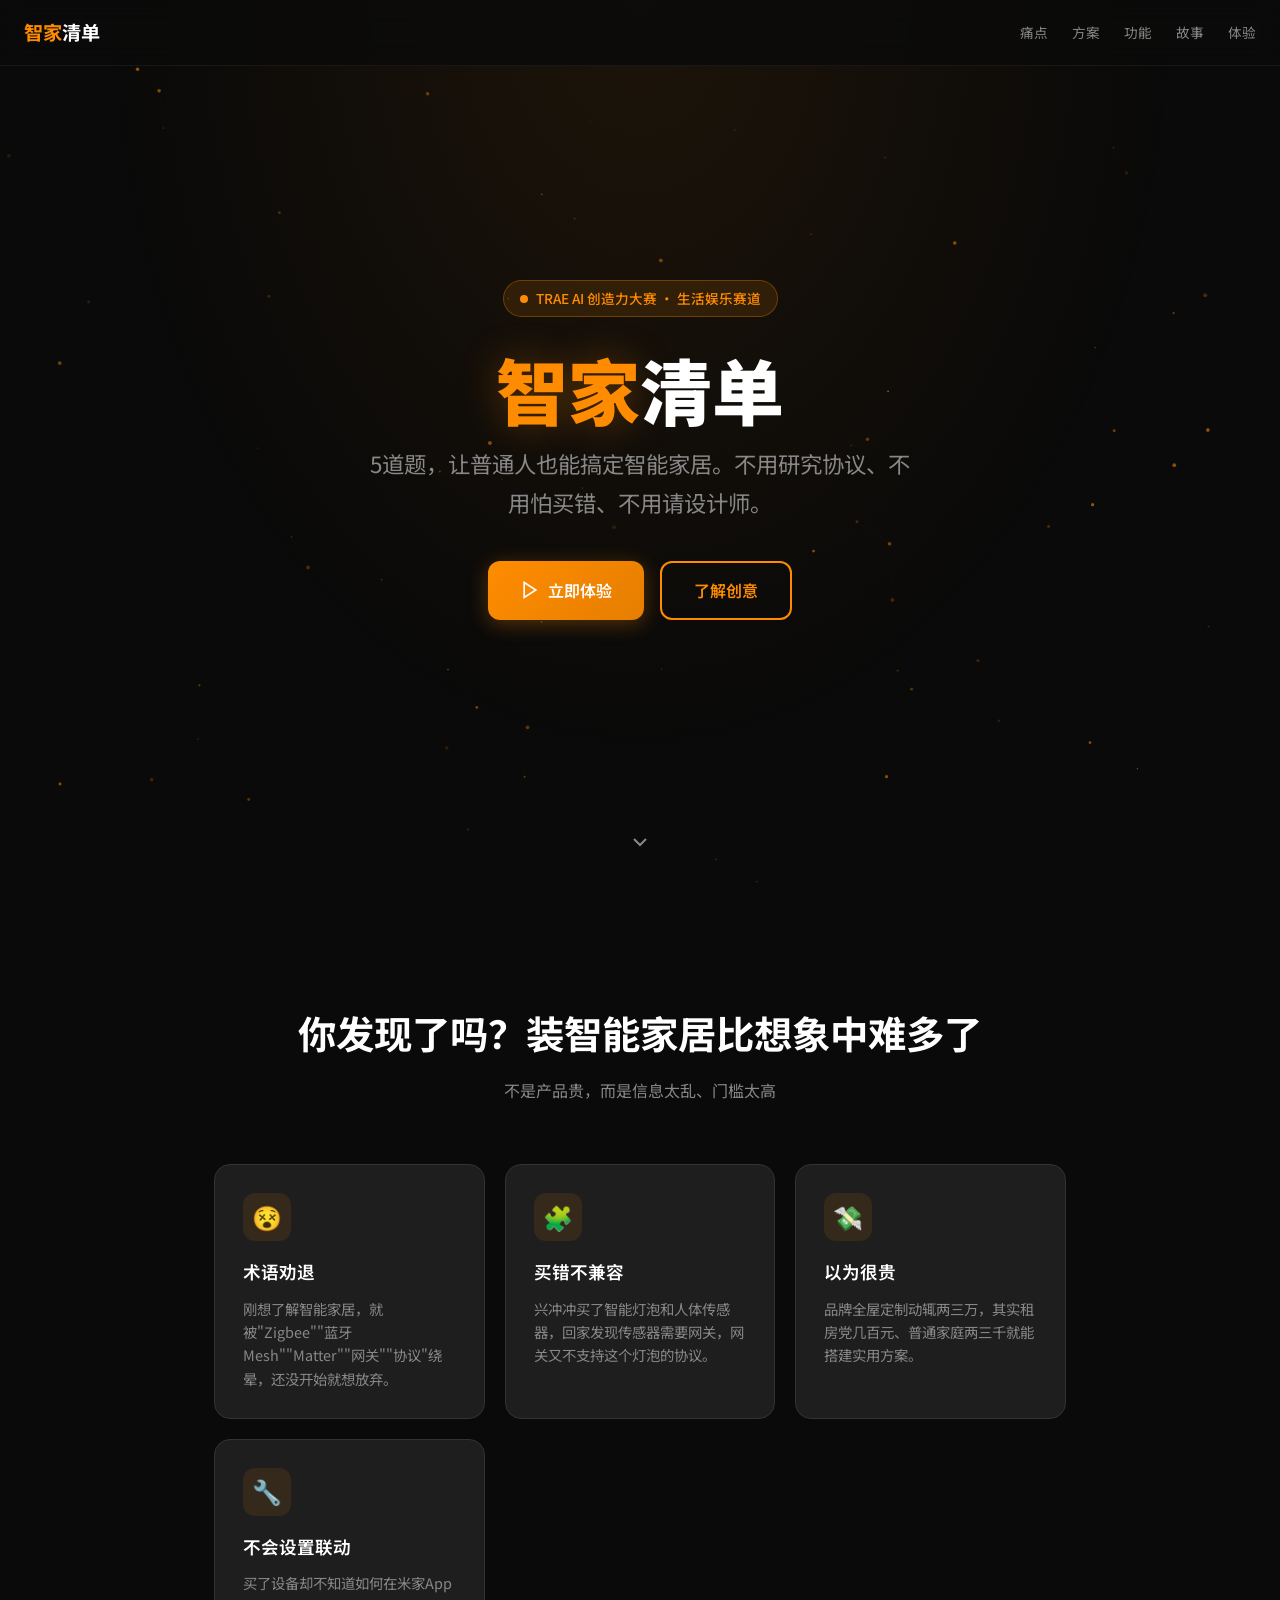
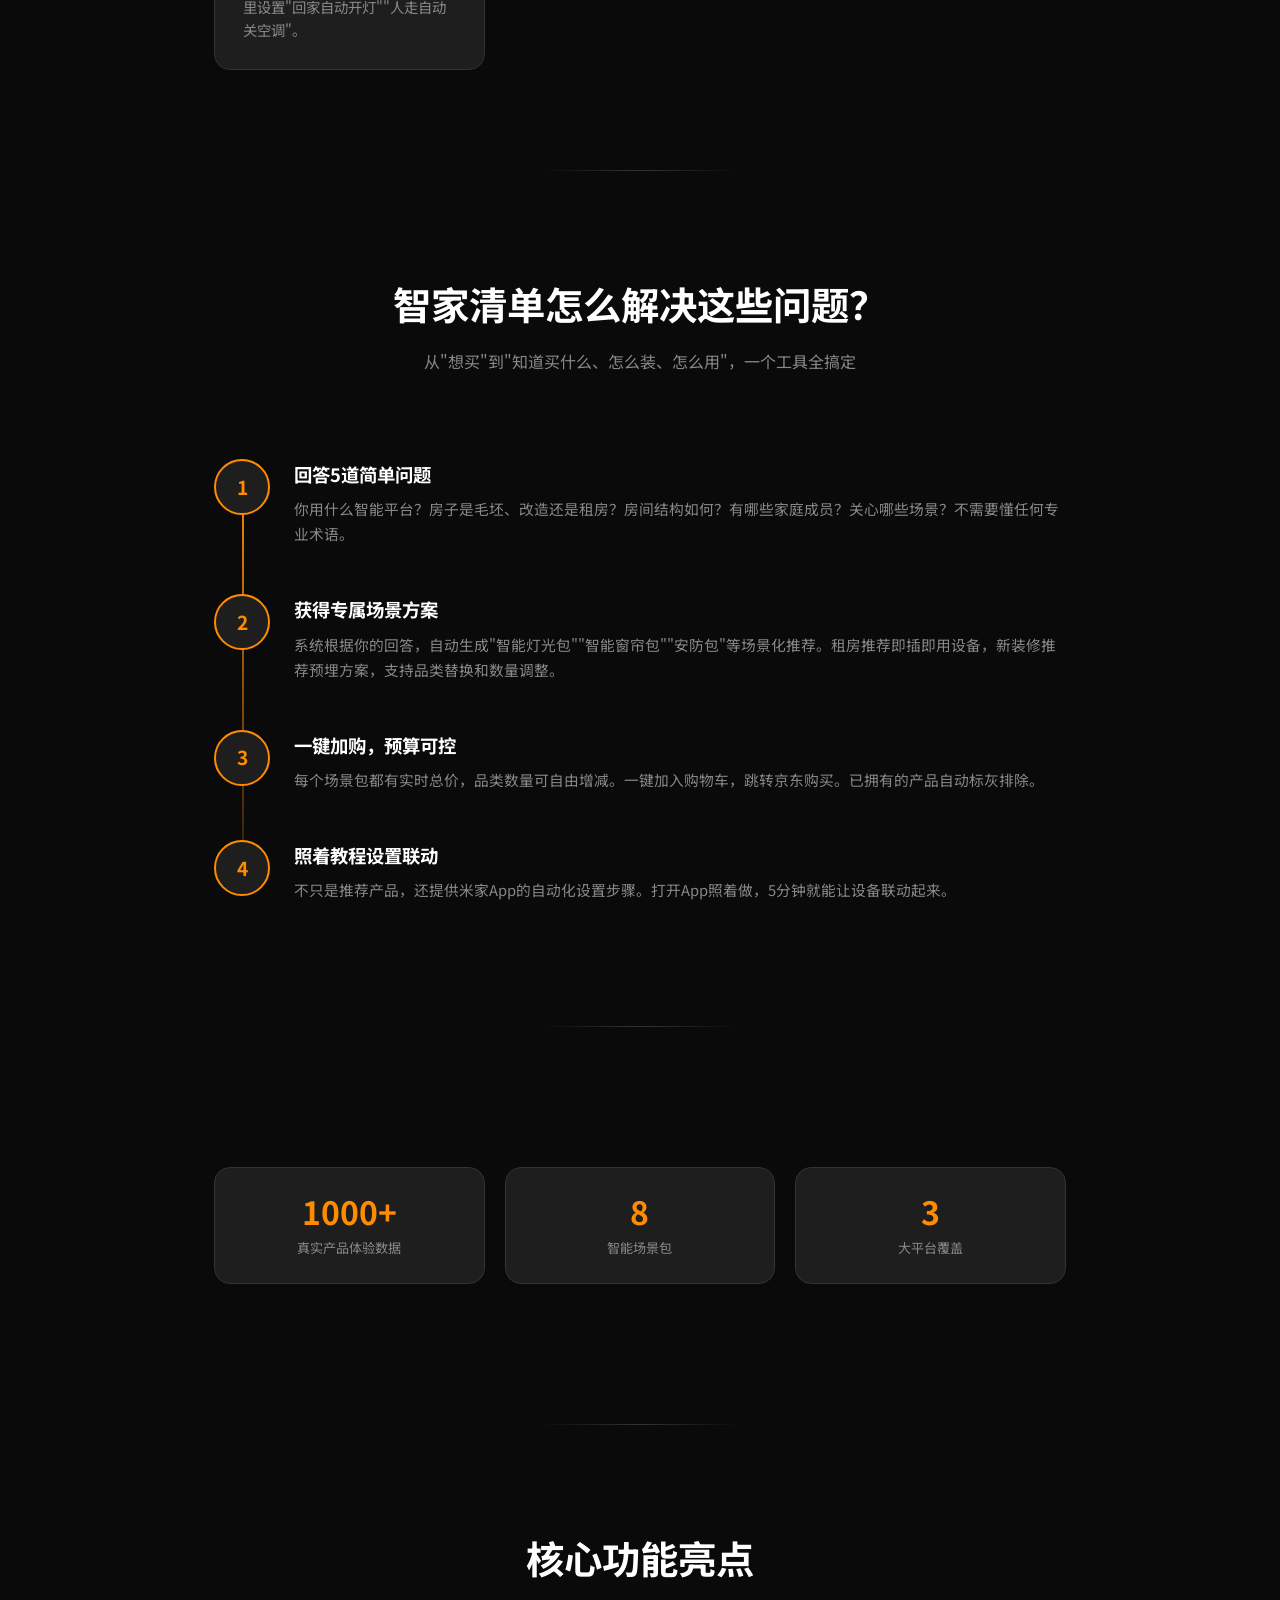
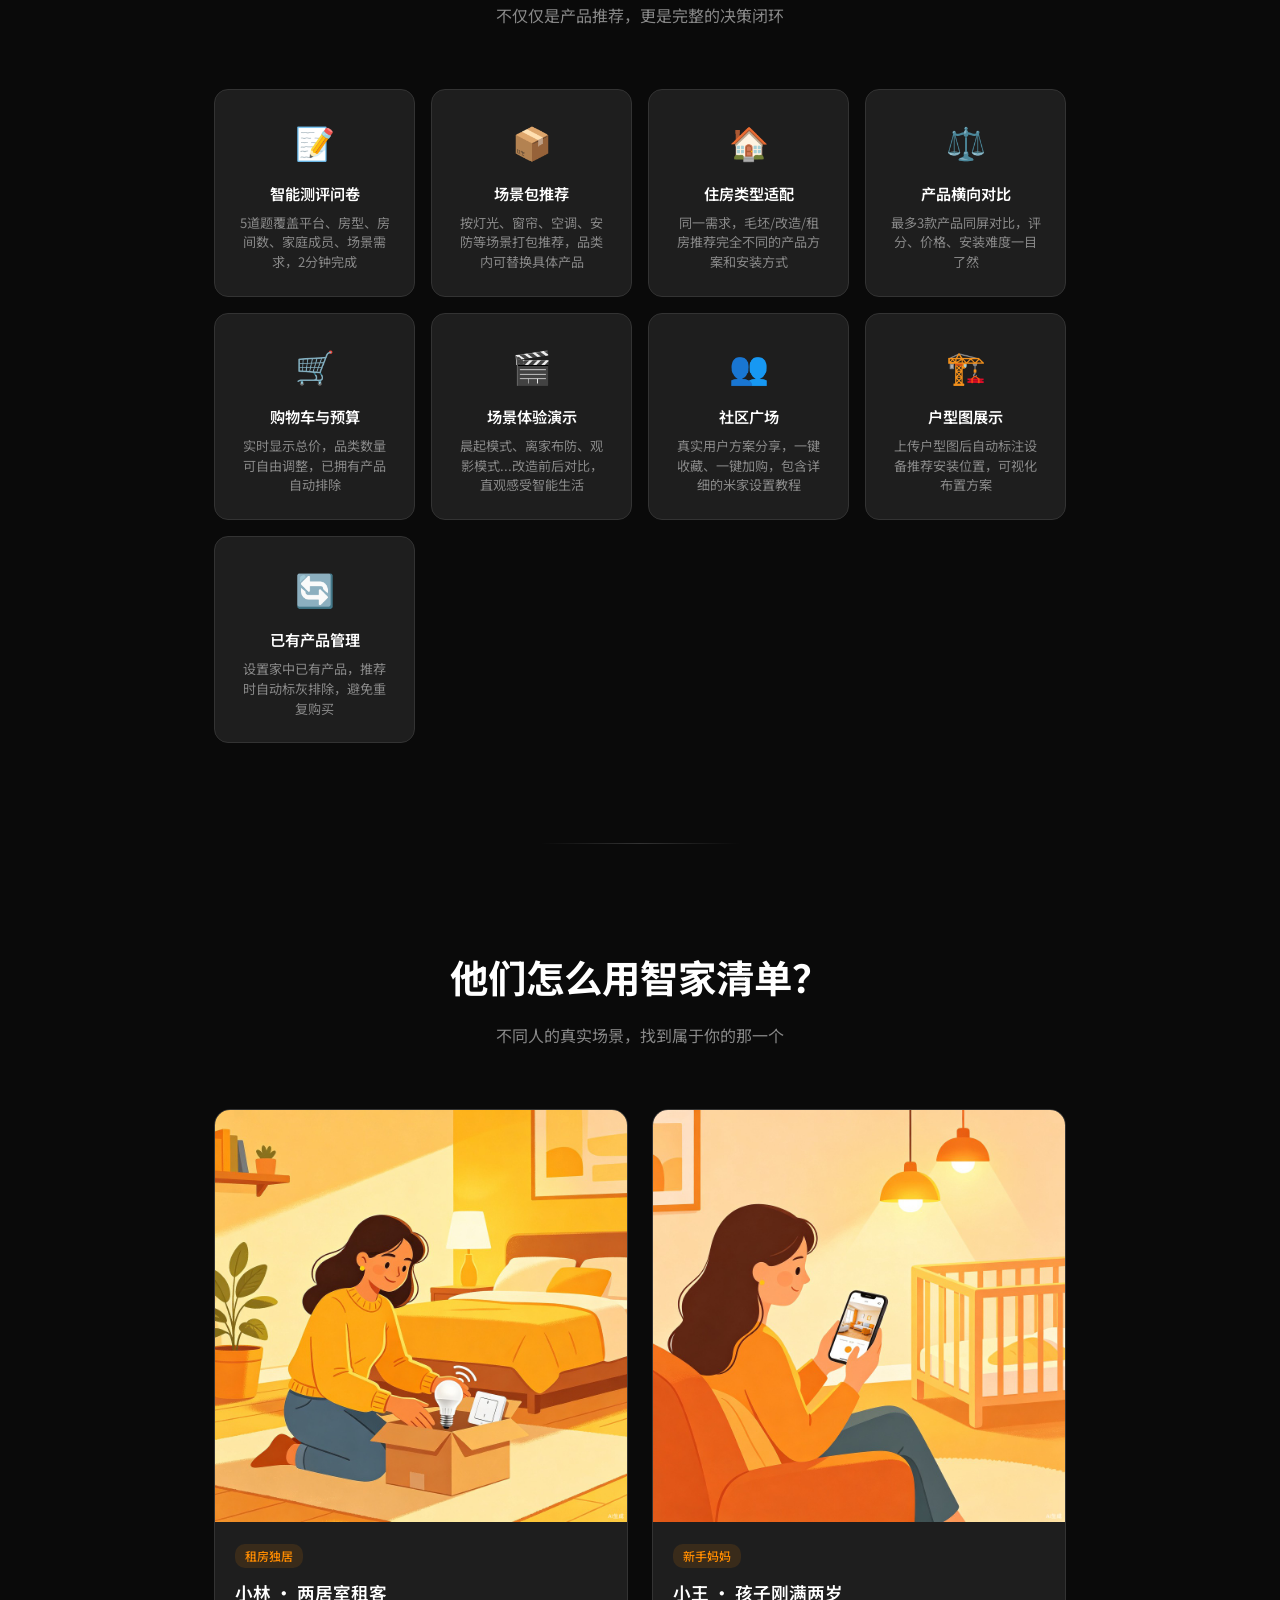
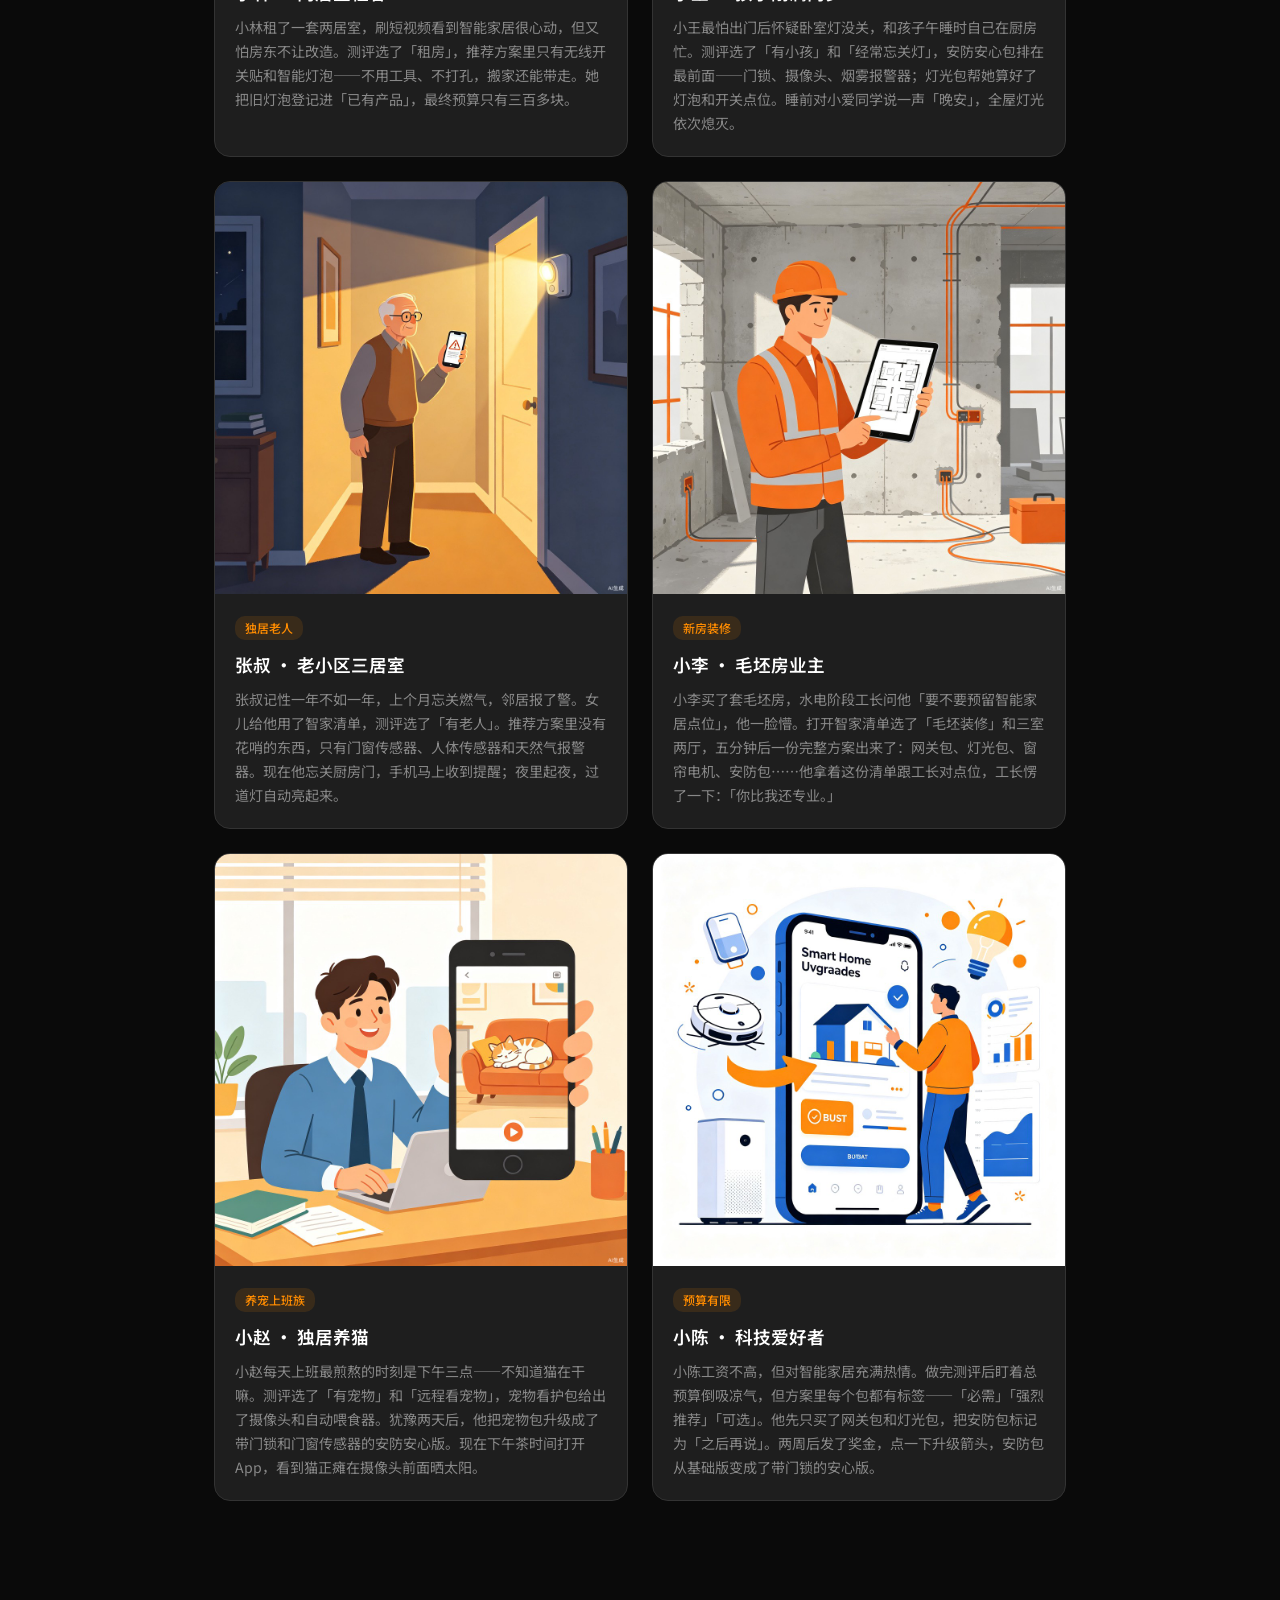
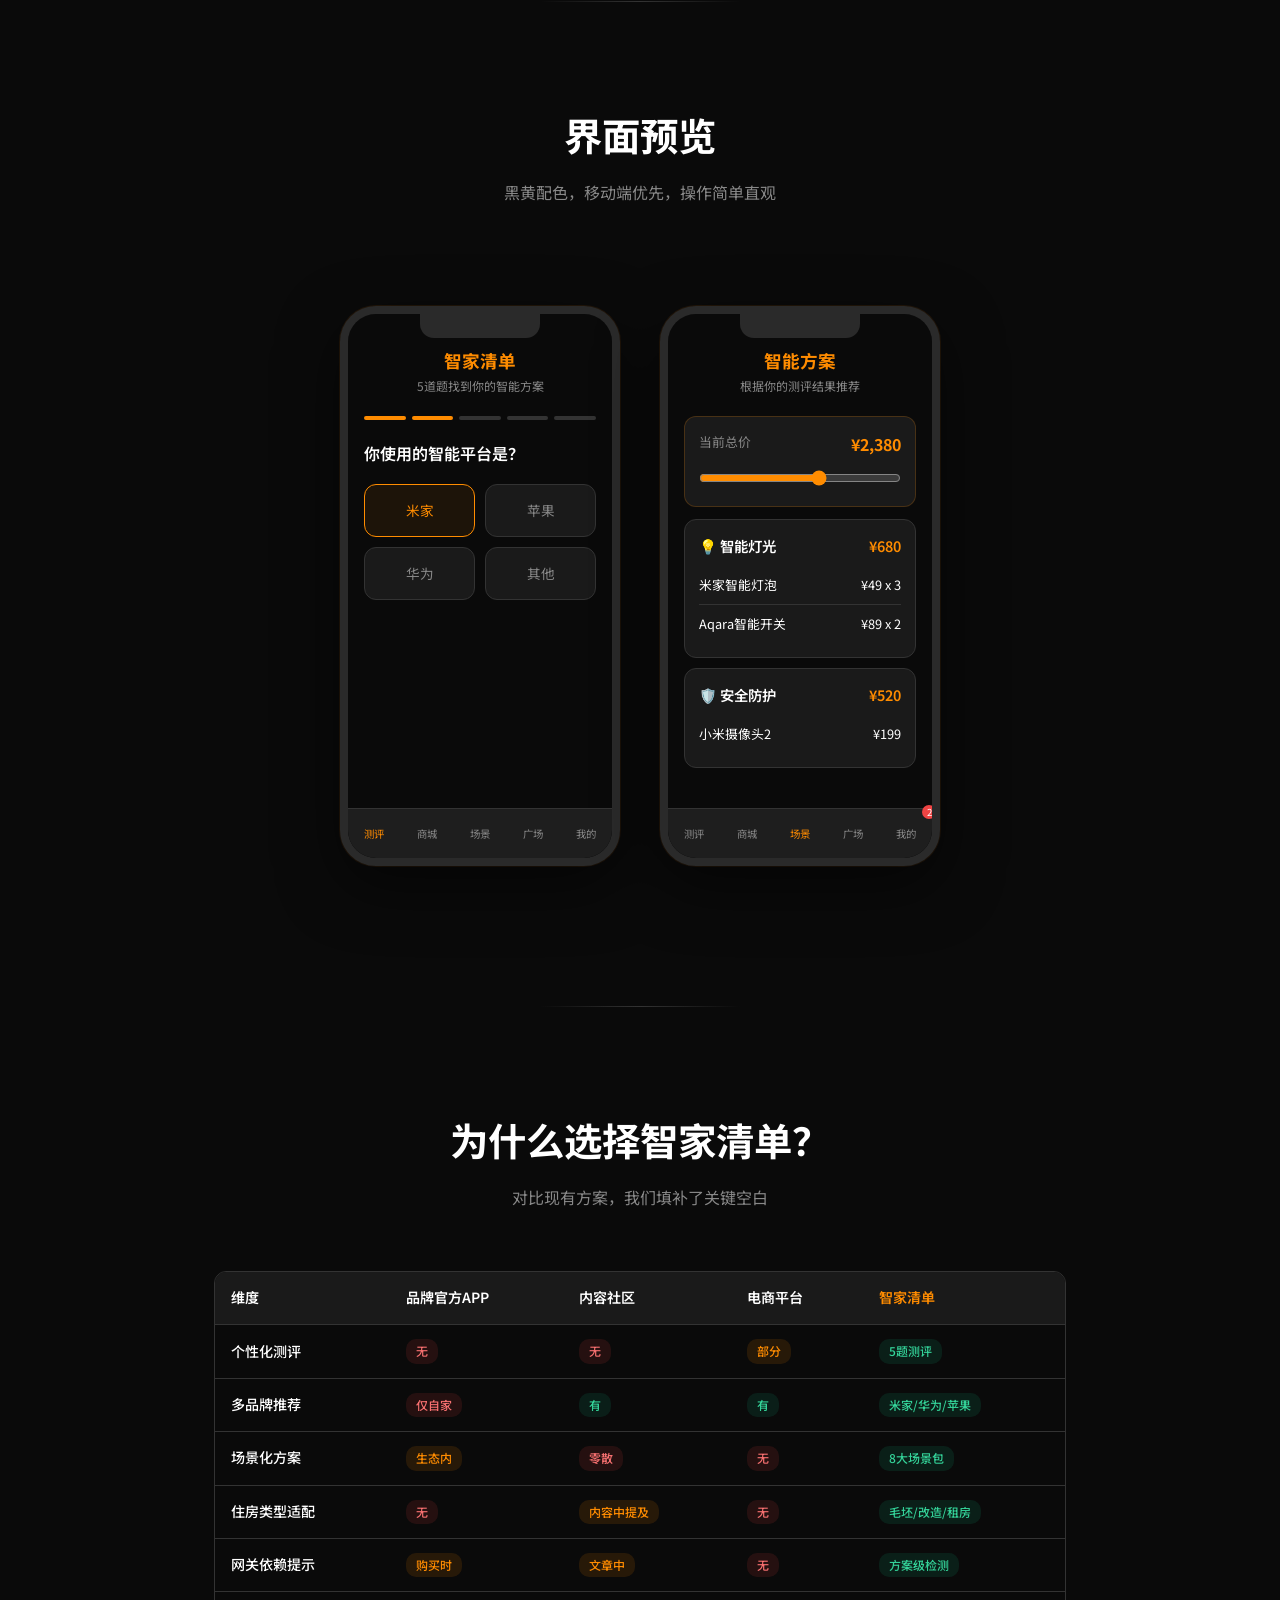
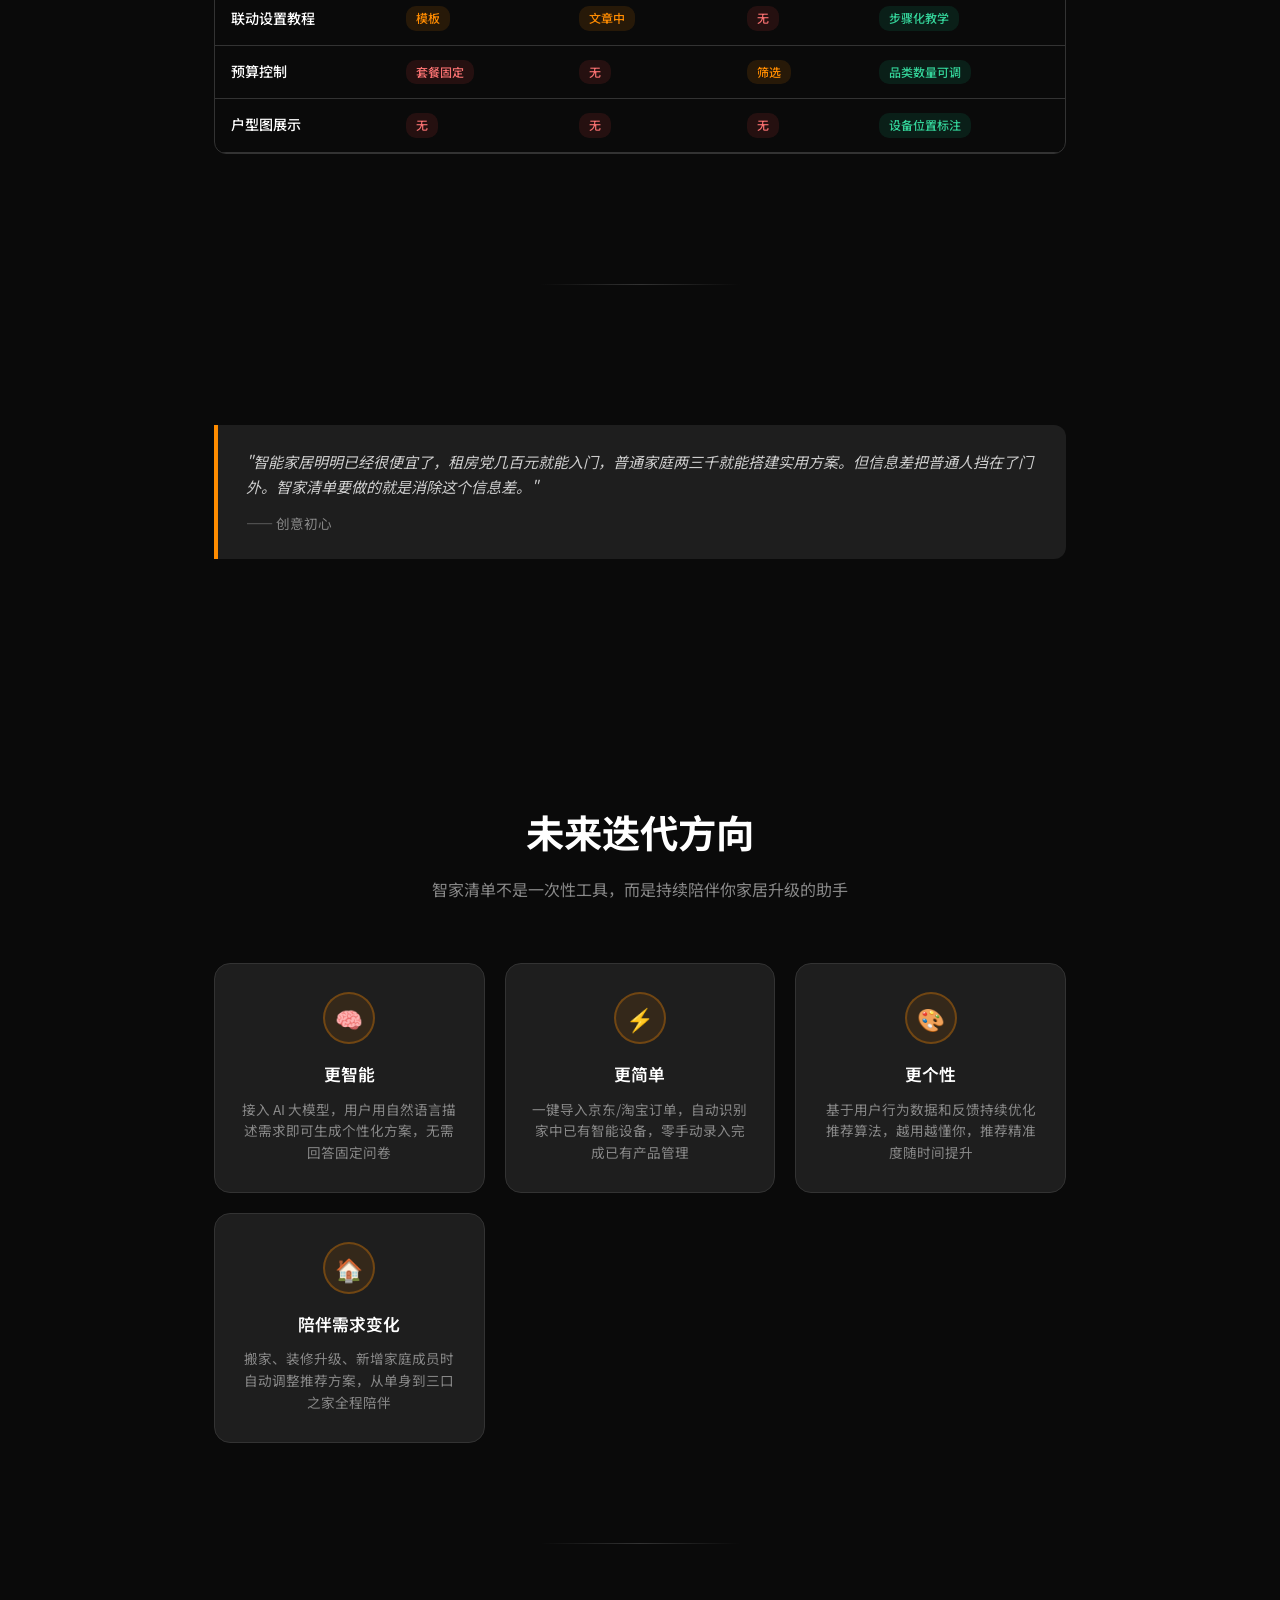
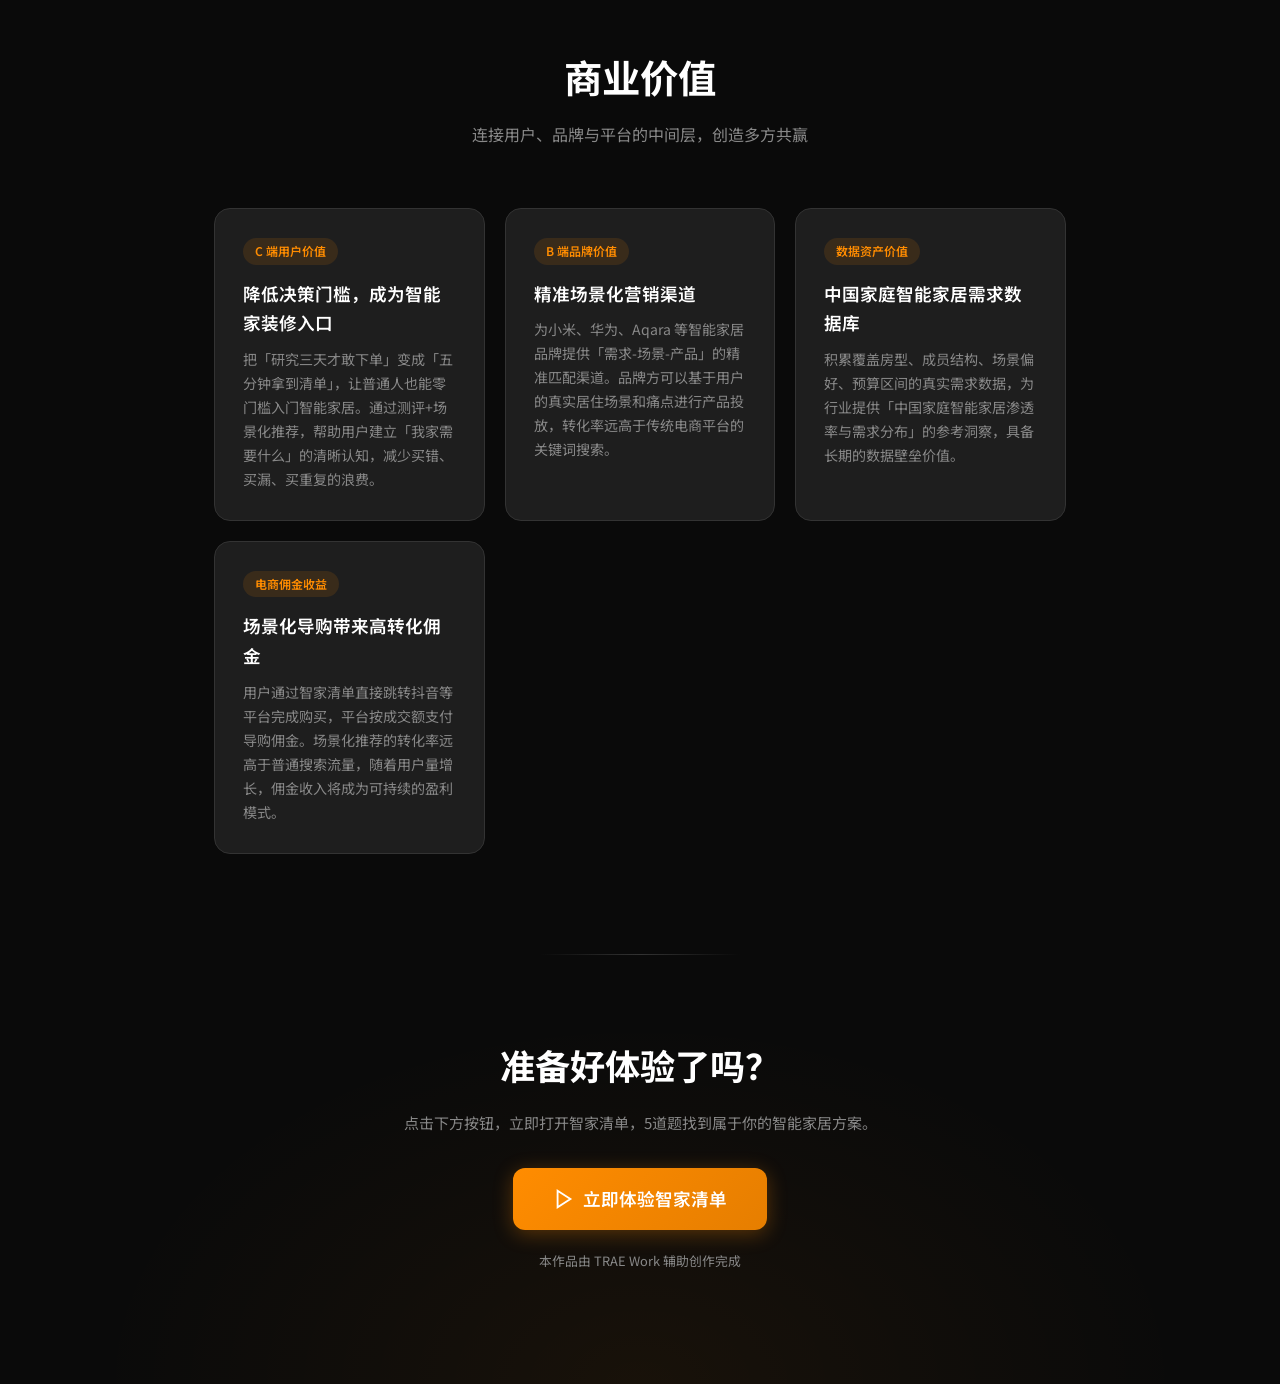
==== intro.html @ 45e44324 "Rename 智家清单方案介绍.html to intro.html" ====
<!-- Generated by Trae Work -->
<!DOCTYPE html>
<html lang="zh-CN">
<head>
<meta charset="UTF-8">
<meta name="viewport" content="width=device-width, initial-scale=1.0, maximum-scale=1.0, user-scalable=no">
<meta name="theme-color" content="#0a0a0a">
<title>智家清单 - TRAE AI 创造力大赛参赛作品</title>
<style>
@import url('https://fonts.googleapis.com/css2?family=Noto+Sans+SC:wght@400;500;700;900&display=swap');

:root {
  --bg: #0a0a0a;
  --bg2: #121212;
  --bg3: #1a1a1a;
  --surface: #1e1e1e;
  --ink: #ffffff;
  --muted: #888888;
  --rule: #333333;
  --accent: #FF8C00;
  --accent-light: #FFA500;
  --highlight: #FFD700;
  --success: #10b981;
  --danger: #ef4444;
}

* { margin: 0; padding: 0; box-sizing: border-box; }

html { scroll-behavior: smooth; }

body {
  font-family: 'Noto Sans SC', -apple-system, BlinkMacSystemFont, 'Segoe UI', 'PingFang SC', sans-serif;
  background: var(--bg);
  color: var(--ink);
  line-height: 1.7;
  font-size: 15px;
  overflow-x: hidden;
}

/* ===== PARTICLE CANVAS ===== */
#particle-canvas {
  position: fixed;
  top: 0; left: 0;
  width: 100%; height: 100%;
  z-index: 0;
  pointer-events: none;
}

/* ===== HERO SECTION ===== */
.hero {
  position: relative;
  min-height: 100vh;
  display: flex;
  flex-direction: column;
  justify-content: center;
  align-items: center;
  text-align: center;
  padding: 0 24px;
  z-index: 1;
  background: radial-gradient(ellipse at 50% 0%, rgba(255,140,0,0.08) 0%, transparent 60%);
}

.hero-badge {
  display: inline-flex;
  align-items: center;
  gap: 8px;
  padding: 6px 16px;
  border-radius: 20px;
  background: rgba(255,140,0,0.12);
  border: 1px solid rgba(255,140,0,0.3);
  color: var(--accent);
  font-size: 0.85rem;
  font-weight: 500;
  margin-bottom: 32px;
  animation: fadeUp 0.8s ease-out;
}

.hero-badge::before {
  content: '';
  width: 8px; height: 8px;
  border-radius: 50%;
  background: var(--accent);
  animation: pulse 2s infinite;
}

@keyframes pulse {
  0%, 100% { opacity: 1; }
  50% { opacity: 0.4; }
}

.hero-title {
  font-size: clamp(2.5rem, 8vw, 4.5rem);
  font-weight: 900;
  line-height: 1.1;
  margin-bottom: 16px;
  animation: fadeUp 0.8s ease-out 0.1s both;
}

.hero-title .brand-1 {
  color: var(--accent);
  text-shadow: 0 0 40px rgba(255,140,0,0.3);
}

.hero-title .brand-2 {
  color: var(--ink);
}

.hero-subtitle {
  font-size: clamp(1.1rem, 3vw, 1.4rem);
  color: var(--muted);
  max-width: 560px;
  margin-bottom: 40px;
  animation: fadeUp 0.8s ease-out 0.2s both;
}

.hero-cta-group {
  display: flex;
  gap: 16px;
  flex-wrap: wrap;
  justify-content: center;
  animation: fadeUp 0.8s ease-out 0.3s both;
}

.btn {
  display: inline-flex;
  align-items: center;
  justify-content: center;
  gap: 8px;
  padding: 14px 32px;
  border-radius: 12px;
  font-size: 1rem;
  font-weight: 600;
  border: none;
  cursor: pointer;
  transition: all 0.3s ease;
  text-decoration: none;
}

.btn-primary {
  background: linear-gradient(135deg, var(--accent) 0%, #e67e00 100%);
  color: #fff;
  box-shadow: 0 4px 20px rgba(255,140,0,0.3);
}

.btn-primary:hover {
  transform: translateY(-2px);
  box-shadow: 0 8px 30px rgba(255,140,0,0.4);
}

.btn-outline {
  background: transparent;
  color: var(--accent);
  border: 2px solid var(--accent);
}

.btn-outline:hover {
  background: rgba(255,140,0,0.1);
}

.hero-scroll {
  position: absolute;
  bottom: 40px;
  left: 50%;
  transform: translateX(-50%);
  animation: bounce 2s infinite;
  cursor: pointer;
}

.hero-scroll svg {
  stroke: var(--muted);
}

@keyframes bounce {
  0%, 100% { transform: translateX(-50%) translateY(0); }
  50% { transform: translateX(-50%) translateY(8px); }
}

@keyframes fadeUp {
  from { opacity: 0; transform: translateY(30px); }
  to { opacity: 1; transform: translateY(0); }
}

/* ===== SECTIONS ===== */
.section {
  position: relative;
  z-index: 1;
  padding: 100px 24px;
  max-width: 900px;
  margin: 0 auto;
}

.section-title {
  font-size: clamp(1.8rem, 5vw, 2.4rem);
  font-weight: 700;
  text-align: center;
  margin-bottom: 12px;
}

.section-subtitle {
  text-align: center;
  color: var(--muted);
  font-size: 1rem;
  margin-bottom: 60px;
}

/* ===== PROBLEM CARDS ===== */
.problem-grid {
  display: grid;
  grid-template-columns: repeat(auto-fit, minmax(260px, 1fr));
  gap: 20px;
}

.problem-card {
  background: var(--surface);
  border: 1px solid var(--rule);
  border-radius: 16px;
  padding: 28px;
  transition: all 0.3s ease;
}

.problem-card:hover {
  border-color: rgba(255,140,0,0.4);
  transform: translateY(-4px);
  box-shadow: 0 12px 40px rgba(0,0,0,0.4);
}

.problem-icon {
  width: 48px; height: 48px;
  border-radius: 12px;
  background: rgba(255,140,0,0.1);
  display: flex;
  align-items: center;
  justify-content: center;
  font-size: 1.5rem;
  margin-bottom: 16px;
}

.problem-card h3 {
  font-size: 1.1rem;
  font-weight: 600;
  margin-bottom: 10px;
}

.problem-card p {
  color: var(--muted);
  font-size: 0.9rem;
  line-height: 1.6;
}

/* ===== SOLUTION FLOW ===== */
.flow-steps {
  display: flex;
  flex-direction: column;
  gap: 0;
  position: relative;
}

.flow-steps::before {
  content: '';
  position: absolute;
  left: 28px;
  top: 40px;
  bottom: 40px;
  width: 2px;
  background: linear-gradient(180deg, var(--accent), rgba(255,140,0,0.1));
}

.flow-step {
  display: flex;
  gap: 24px;
  padding: 24px 0;
  position: relative;
}

.step-num {
  width: 56px; height: 56px;
  border-radius: 50%;
  background: var(--surface);
  border: 2px solid var(--accent);
  display: flex;
  align-items: center;
  justify-content: center;
  font-size: 1.2rem;
  font-weight: 700;
  color: var(--accent);
  flex-shrink: 0;
  z-index: 1;
}

.step-content h3 {
  font-size: 1.15rem;
  margin-bottom: 6px;
}

.step-content p {
  color: var(--muted);
  font-size: 0.92rem;
}

/* ===== STORY CARDS ===== */
.stories-grid {
  display: grid;
  grid-template-columns: repeat(auto-fit, minmax(280px, 1fr));
  gap: 24px;
}

.story-card {
  background: var(--surface);
  border: 1px solid var(--rule);
  border-radius: 16px;
  overflow: hidden;
  transition: all 0.3s ease;
}

.story-card:hover {
  border-color: rgba(255,140,0,0.4);
  transform: translateY(-4px);
  box-shadow: 0 12px 40px rgba(0,0,0,0.4);
}

.story-image {
  width: 100%;
  aspect-ratio: 1;
  object-fit: cover;
  display: block;
}

.story-content {
  padding: 20px;
}

.story-tag {
  display: inline-block;
  padding: 2px 10px;
  border-radius: 10px;
  font-size: 0.75rem;
  font-weight: 500;
  background: rgba(255,140,0,0.12);
  color: var(--accent);
  margin-bottom: 10px;
}

.story-content h3 {
  font-size: 1.1rem;
  font-weight: 600;
  margin-bottom: 8px;
}

.story-content p {
  color: var(--muted);
  font-size: 0.88rem;
  line-height: 1.7;
}

/* ===== FEATURE CARDS ===== */
.feature-grid {
  display: grid;
  grid-template-columns: repeat(auto-fit, minmax(200px, 1fr));
  gap: 16px;
}

.feature-card {
  background: var(--surface);
  border: 1px solid var(--rule);
  border-radius: 14px;
  padding: 24px;
  text-align: center;
  transition: all 0.3s ease;
}

.feature-card:hover {
  border-color: rgba(255,140,0,0.3);
}

.feature-icon {
  font-size: 2rem;
  margin-bottom: 12px;
}

.feature-card h4 {
  font-size: 0.95rem;
  font-weight: 600;
  margin-bottom: 6px;
}

.feature-card p {
  color: var(--muted);
  font-size: 0.82rem;
  line-height: 1.5;
}

/* ===== MOCKUP PHONE ===== */
.mockup-section {
  display: flex;
  justify-content: center;
  gap: 40px;
  flex-wrap: wrap;
  padding: 40px 0;
}

.phone-frame {
  width: 280px;
  height: 560px;
  background: var(--surface);
  border-radius: 36px;
  border: 8px solid #2a2a2a;
  overflow: hidden;
  position: relative;
  box-shadow: 0 20px 60px rgba(0,0,0,0.5), 0 0 0 1px rgba(255,140,0,0.1);
}

.phone-notch {
  position: absolute;
  top: 0; left: 50%;
  transform: translateX(-50%);
  width: 120px; height: 24px;
  background: #2a2a2a;
  border-radius: 0 0 14px 14px;
  z-index: 10;
}

.phone-screen {
  width: 100%; height: 100%;
  padding: 32px 16px 16px;
  overflow-y: auto;
  background: var(--bg);
}

.phone-screen::-webkit-scrollbar { display: none; }

/* Mock quiz UI */
.mock-progress {
  display: flex;
  gap: 6px;
  margin-bottom: 20px;
}

.mock-progress-bar {
  flex: 1;
  height: 4px;
  background: var(--rule);
  border-radius: 2px;
}

.mock-progress-bar.active { background: var(--accent); }

.mock-question {
  font-size: 1rem;
  font-weight: 600;
  margin-bottom: 16px;
}

.mock-options {
  display: grid;
  grid-template-columns: 1fr 1fr;
  gap: 10px;
}

.mock-option {
  padding: 14px 10px;
  background: var(--bg3);
  border: 1px solid var(--rule);
  border-radius: 12px;
  text-align: center;
  font-size: 0.85rem;
  color: var(--muted);
}

.mock-option.selected {
  border-color: var(--accent);
  background: rgba(255,140,0,0.08);
  color: var(--accent);
}

.mock-header {
  text-align: center;
  margin-bottom: 20px;
}

.mock-header h2 {
  font-size: 1.1rem;
  color: var(--accent);
}

.mock-header p {
  font-size: 0.75rem;
  color: var(--muted);
}

.mock-scene-card {
  background: var(--bg3);
  border: 1px solid var(--rule);
  border-radius: 12px;
  padding: 14px;
  margin-bottom: 10px;
}

.mock-scene-card-header {
  display: flex;
  justify-content: space-between;
  align-items: center;
  margin-bottom: 8px;
}

.mock-scene-card-header span:first-child {
  font-weight: 600;
  font-size: 0.9rem;
}

.mock-scene-card-header span:last-child {
  color: var(--accent);
  font-weight: 600;
  font-size: 0.9rem;
}

.mock-product-row {
  display: flex;
  justify-content: space-between;
  align-items: center;
  padding: 8px 0;
  border-bottom: 1px solid var(--rule);
  font-size: 0.8rem;
}

.mock-product-row:last-child { border-bottom: none; }

.mock-tab-bar {
  position: absolute;
  bottom: 0; left: 0; right: 0;
  height: 50px;
  background: var(--surface);
  border-top: 1px solid var(--rule);
  display: flex;
  justify-content: space-around;
  align-items: center;
  font-size: 0.65rem;
  color: var(--muted);
  z-index: 10;
}

.mock-tab-item {
  display: flex;
  flex-direction: column;
  align-items: center;
  gap: 2px;
}

.mock-tab-item.active { color: var(--accent); }

.mock-badge {
  position: absolute;
  top: -4px; right: -4px;
  width: 14px; height: 14px;
  background: var(--danger);
  border-radius: 50%;
  font-size: 0.6rem;
  display: flex;
  align-items: center;
  justify-content: center;
  color: #fff;
}

/* ===== STATS ===== */
.stats-row {
  display: grid;
  grid-template-columns: repeat(3, 1fr);
  gap: 20px;
  margin: 40px 0;
}

.stat-box {
  text-align: center;
  padding: 24px;
  background: var(--surface);
  border: 1px solid var(--rule);
  border-radius: 16px;
}

.stat-box .num {
  font-size: 2rem;
  font-weight: 700;
  color: var(--accent);
  line-height: 1.2;
}

.stat-box .label {
  font-size: 0.82rem;
  color: var(--muted);
  margin-top: 6px;
}

/* ===== QUOTE ===== */
.quote-block {
  background: var(--surface);
  border-left: 4px solid var(--accent);
  padding: 24px 28px;
  border-radius: 0 12px 12px 0;
  margin: 40px 0;
  font-style: italic;
  color: #ccc;
}

.quote-block cite {
  display: block;
  margin-top: 12px;
  font-style: normal;
  color: var(--muted);
  font-size: 0.85rem;
}

/* ===== COMPARISON TABLE ===== */
.table-wrap {
  overflow-x: auto;
  margin: 30px 0;
  border-radius: 12px;
  border: 1px solid var(--rule);
}

table {
  width: 100%;
  border-collapse: collapse;
  font-size: 0.88rem;
  min-width: 500px;
}

thead th {
  background: var(--bg3);
  padding: 14px 16px;
  text-align: left;
  font-weight: 600;
  border-bottom: 1px solid var(--rule);
  white-space: nowrap;
}

tbody td {
  padding: 14px 16px;
  border-bottom: 1px solid var(--rule);
  color: #ccc;
}

tbody tr:hover { background: rgba(255,140,0,0.03); }

tbody td:first-child { font-weight: 500; color: var(--ink); }

.tag-cell {
  display: inline-block;
  padding: 2px 10px;
  border-radius: 10px;
  font-size: 0.75rem;
  font-weight: 500;
}

.tag-no { background: rgba(239,68,68,0.12); color: #f87171; }
.tag-yes { background: rgba(16,185,129,0.12); color: #34d399; }
.tag-partial { background: rgba(255,140,0,0.12); color: var(--accent); }

/* ===== ROADMAP ===== */
.roadmap-grid {
  display: grid;
  grid-template-columns: repeat(auto-fit, minmax(200px, 1fr));
  gap: 20px;
  margin-top: 40px;
}

.roadmap-card {
  background: var(--surface);
  border: 1px solid var(--rule);
  border-radius: 16px;
  padding: 28px 24px;
  text-align: center;
  transition: all 0.3s ease;
}

.roadmap-card:hover {
  border-color: rgba(255,140,0,0.4);
  transform: translateY(-4px);
}

.roadmap-icon {
  width: 52px; height: 52px;
  border-radius: 50%;
  background: rgba(255,140,0,0.1);
  border: 2px solid rgba(255,140,0,0.3);
  display: flex;
  align-items: center;
  justify-content: center;
  font-size: 1.4rem;
  margin: 0 auto 16px;
}

.roadmap-card h4 {
  font-size: 1.05rem;
  font-weight: 600;
  margin-bottom: 10px;
}

.roadmap-card p {
  color: var(--muted);
  font-size: 0.85rem;
  line-height: 1.6;
}

/* ===== BUSINESS VALUE ===== */
.value-grid {
  display: grid;
  grid-template-columns: repeat(auto-fit, minmax(260px, 1fr));
  gap: 20px;
  margin-top: 40px;
}

.value-card {
  background: var(--surface);
  border: 1px solid var(--rule);
  border-radius: 16px;
  padding: 28px;
  transition: all 0.3s ease;
}

.value-card:hover {
  border-color: rgba(255,140,0,0.4);
  transform: translateY(-4px);
}

.value-card .value-tag {
  display: inline-block;
  padding: 3px 12px;
  border-radius: 20px;
  font-size: 0.75rem;
  font-weight: 600;
  background: rgba(255,140,0,0.12);
  color: var(--accent);
  margin-bottom: 14px;
}

.value-card h4 {
  font-size: 1.1rem;
  font-weight: 600;
  margin-bottom: 10px;
}

.value-card p {
  color: var(--muted);
  font-size: 0.88rem;
  line-height: 1.7;
}

/* ===== FOOTER CTA ===== */
.footer-cta {
  text-align: center;
  padding: 80px 24px;
  background: radial-gradient(ellipse at 50% 100%, rgba(255,140,0,0.06) 0%, transparent 60%);
}

.footer-cta h2 {
  font-size: clamp(1.6rem, 4vw, 2.2rem);
  font-weight: 700;
  margin-bottom: 16px;
}

.footer-cta p {
  color: var(--muted);
  max-width: 480px;
  margin: 0 auto 32px;
}

/* ===== NAV ===== */
.nav {
  position: fixed;
  top: 0; left: 0; right: 0;
  z-index: 100;
  padding: 16px 24px;
  display: flex;
  justify-content: space-between;
  align-items: center;
  background: rgba(10,10,10,0.8);
  backdrop-filter: blur(12px);
  -webkit-backdrop-filter: blur(12px);
  border-bottom: 1px solid rgba(255,255,255,0.05);
}

.nav-brand {
  font-size: 1.2rem;
  font-weight: 700;
}

.nav-brand span:first-child { color: var(--accent); }

.nav-links {
  display: flex;
  gap: 24px;
  font-size: 0.85rem;
}

.nav-links a {
  color: var(--muted);
  text-decoration: none;
  transition: color 0.2s;
}

.nav-links a:hover { color: var(--accent); }

/* ===== SECTION DIVIDER ===== */
.divider {
  height: 1px;
  background: linear-gradient(90deg, transparent, var(--rule), transparent);
  margin: 0 auto;
  max-width: 200px;
}

/* ===== RESPONSIVE ===== */
@media (max-width: 640px) {
  .section { padding: 60px 20px; }
  .stats-row { grid-template-columns: 1fr; }
  .mockup-section { gap: 20px; }
  .phone-frame { width: 260px; height: 520px; }
  .nav-links { display: none; }
  .flow-steps::before { left: 24px; }
  .step-num { width: 48px; height: 48px; font-size: 1rem; }
}
</style>
</head>
<body>

<canvas id="particle-canvas"></canvas>

<!-- NAV -->
<nav class="nav">
  <div class="nav-brand"><span>智家</span><span>清单</span></div>
  <div class="nav-links">
    <a href="#problem">痛点</a>
    <a href="#solution">方案</a>
    <a href="#features">功能</a>
    <a href="#stories">故事</a>
    <a href="#demo">体验</a>
  </div>
</nav>

<!-- HERO -->
<section class="hero">
  <div class="hero-badge">TRAE AI 创造力大赛 · 生活娱乐赛道</div>
  <h1 class="hero-title">
    <span class="brand-1">智家</span><span class="brand-2">清单</span>
  </h1>
  <p class="hero-subtitle">5道题，让普通人也能搞定智能家居。不用研究协议、不用怕买错、不用请设计师。</p>
  <div class="hero-cta-group">
    <a href="index.html" class="btn btn-primary">
      <svg width="20" height="20" viewBox="0 0 24 24" fill="none" stroke="currentColor" stroke-width="2"><polygon points="5 3 19 12 5 21 5 3"/></svg>
      立即体验
    </a>
    <a href="#solution" class="btn btn-outline">了解创意</a>
  </div>
  <div class="hero-scroll" onclick="document.getElementById('problem').scrollIntoView({behavior:'smooth'})">
    <svg width="24" height="24" viewBox="0 0 24 24" fill="none" stroke-width="2"><polyline points="6 9 12 15 18 9"/></svg>
  </div>
</section>

<!-- PROBLEM -->
<section class="section" id="problem">
  <h2 class="section-title">你发现了吗？装智能家居比想象中难多了</h2>
  <p class="section-subtitle">不是产品贵，而是信息太乱、门槛太高</p>
  <div class="problem-grid">
    <div class="problem-card">
      <div class="problem-icon">😵</div>
      <h3>术语劝退</h3>
      <p>刚想了解智能家居，就被"Zigbee""蓝牙Mesh""Matter""网关""协议"绕晕，还没开始就想放弃。</p>
    </div>
    <div class="problem-card">
      <div class="problem-icon">🧩</div>
      <h3>买错不兼容</h3>
      <p>兴冲冲买了智能灯泡和人体传感器，回家发现传感器需要网关，网关又不支持这个灯泡的协议。</p>
    </div>
    <div class="problem-card">
      <div class="problem-icon">💸</div>
      <h3>以为很贵</h3>
      <p>品牌全屋定制动辄两三万，其实租房党几百元、普通家庭两三千就能搭建实用方案。</p>
    </div>
    <div class="problem-card">
      <div class="problem-icon">🔧</div>
      <h3>不会设置联动</h3>
      <p>买了设备却不知道如何在米家App里设置"回家自动开灯""人走自动关空调"。</p>
    </div>
  </div>
</section>

<div class="divider"></div>

<!-- SOLUTION -->
<section class="section" id="solution">
  <h2 class="section-title">智家清单怎么解决这些问题？</h2>
  <p class="section-subtitle">从"想买"到"知道买什么、怎么装、怎么用"，一个工具全搞定</p>
  <div class="flow-steps">
    <div class="flow-step">
      <div class="step-num">1</div>
      <div class="step-content">
        <h3>回答5道简单问题</h3>
        <p>你用什么智能平台？房子是毛坯、改造还是租房？房间结构如何？有哪些家庭成员？关心哪些场景？不需要懂任何专业术语。</p>
      </div>
    </div>
    <div class="flow-step">
      <div class="step-num">2</div>
      <div class="step-content">
        <h3>获得专属场景方案</h3>
        <p>系统根据你的回答，自动生成"智能灯光包""智能窗帘包""安防包"等场景化推荐。租房推荐即插即用设备，新装修推荐预埋方案，支持品类替换和数量调整。</p>
      </div>
    </div>
    <div class="flow-step">
      <div class="step-num">3</div>
      <div class="step-content">
        <h3>一键加购，预算可控</h3>
        <p>每个场景包都有实时总价，品类数量可自由增减。一键加入购物车，跳转京东购买。已拥有的产品自动标灰排除。</p>
      </div>
    </div>
    <div class="flow-step">
      <div class="step-num">4</div>
      <div class="step-content">
        <h3>照着教程设置联动</h3>
        <p>不只是推荐产品，还提供米家App的自动化设置步骤。打开App照着做，5分钟就能让设备联动起来。</p>
      </div>
    </div>
  </div>
</section>

<div class="divider"></div>

<!-- STATS -->
<section class="section">
  <div class="stats-row">
    <div class="stat-box">
      <div class="num">1000+</div>
      <div class="label">真实产品体验数据</div>
    </div>
    <div class="stat-box">
      <div class="num">8</div>
      <div class="label">智能场景包</div>
    </div>
    <div class="stat-box">
      <div class="num">3</div>
      <div class="label">大平台覆盖</div>
    </div>
  </div>
</section>

<div class="divider"></div>

<!-- FEATURES -->
<section class="section" id="features">
  <h2 class="section-title">核心功能亮点</h2>
  <p class="section-subtitle">不仅仅是产品推荐，更是完整的决策闭环</p>
  <div class="feature-grid">
    <div class="feature-card">
      <div class="feature-icon">📝</div>
      <h4>智能测评问卷</h4>
      <p>5道题覆盖平台、房型、房间数、家庭成员、场景需求，2分钟完成</p>
    </div>
    <div class="feature-card">
      <div class="feature-icon">📦</div>
      <h4>场景包推荐</h4>
      <p>按灯光、窗帘、空调、安防等场景打包推荐，品类内可替换具体产品</p>
    </div>
    <div class="feature-card">
      <div class="feature-icon">🏠</div>
      <h4>住房类型适配</h4>
      <p>同一需求，毛坯/改造/租房推荐完全不同的产品方案和安装方式</p>
    </div>
    <div class="feature-card">
      <div class="feature-icon">⚖️</div>
      <h4>产品横向对比</h4>
      <p>最多3款产品同屏对比，评分、价格、安装难度一目了然</p>
    </div>
    <div class="feature-card">
      <div class="feature-icon">🛒</div>
      <h4>购物车与预算</h4>
      <p>实时显示总价，品类数量可自由调整，已拥有产品自动排除</p>
    </div>
    <div class="feature-card">
      <div class="feature-icon">🎬</div>
      <h4>场景体验演示</h4>
      <p>晨起模式、离家布防、观影模式...改造前后对比，直观感受智能生活</p>
    </div>
    <div class="feature-card">
      <div class="feature-icon">👥</div>
      <h4>社区广场</h4>
      <p>真实用户方案分享，一键收藏、一键加购，包含详细的米家设置教程</p>
    </div>
    <div class="feature-card">
      <div class="feature-icon">🏗️</div>
      <h4>户型图展示</h4>
      <p>上传户型图后自动标注设备推荐安装位置，可视化布置方案</p>
    </div>
    <div class="feature-card">
      <div class="feature-icon">🔄</div>
      <h4>已有产品管理</h4>
      <p>设置家中已有产品，推荐时自动标灰排除，避免重复购买</p>
    </div>
  </div>
</section>

<div class="divider"></div>

<!-- STORIES -->
<section class="section" id="stories">
  <h2 class="section-title">他们怎么用智家清单？</h2>
  <p class="section-subtitle">不同人的真实场景，找到属于你的那一个</p>
  <div class="stories-grid">
    <div class="story-card">
      <img src="assets/stories/story-01.jpg" alt="小林" class="story-image">
      <div class="story-content">
        <span class="story-tag">租房独居</span>
        <h3>小林 · 两居室租客</h3>
        <p>小林租了一套两居室，刷短视频看到智能家居很心动，但又怕房东不让改造。测评选了「租房」，推荐方案里只有无线开关贴和智能灯泡——不用工具、不打孔，搬家还能带走。她把旧灯泡登记进「已有产品」，最终预算只有三百多块。</p>
      </div>
    </div>
    <div class="story-card">
      <img src="assets/stories/story-02.jpg" alt="小王" class="story-image">
      <div class="story-content">
        <span class="story-tag">新手妈妈</span>
        <h3>小王 · 孩子刚满两岁</h3>
        <p>小王最怕出门后怀疑卧室灯没关，和孩子午睡时自己在厨房忙。测评选了「有小孩」和「经常忘关灯」，安防安心包排在最前面——门锁、摄像头、烟雾报警器；灯光包帮她算好了灯泡和开关点位。睡前对小爱同学说一声「晚安」，全屋灯光依次熄灭。</p>
      </div>
    </div>
    <div class="story-card">
      <img src="assets/stories/story-03.jpg" alt="张叔" class="story-image">
      <div class="story-content">
        <span class="story-tag">独居老人</span>
        <h3>张叔 · 老小区三居室</h3>
        <p>张叔记性一年不如一年，上个月忘关燃气，邻居报了警。女儿给他用了智家清单，测评选了「有老人」。推荐方案里没有花哨的东西，只有门窗传感器、人体传感器和天然气报警器。现在他忘关厨房门，手机马上收到提醒；夜里起夜，过道灯自动亮起来。</p>
      </div>
    </div>
    <div class="story-card">
      <img src="assets/stories/story-04.jpg" alt="小李" class="story-image">
      <div class="story-content">
        <span class="story-tag">新房装修</span>
        <h3>小李 · 毛坯房业主</h3>
        <p>小李买了套毛坯房，水电阶段工长问他「要不要预留智能家居点位」，他一脸懵。打开智家清单选了「毛坯装修」和三室两厅，五分钟后一份完整方案出来了：网关包、灯光包、窗帘电机、安防包……他拿着这份清单跟工长对点位，工长愣了一下：「你比我还专业。」</p>
      </div>
    </div>
    <div class="story-card">
      <img src="assets/stories/story-05.jpg" alt="小赵" class="story-image">
      <div class="story-content">
        <span class="story-tag">养宠上班族</span>
        <h3>小赵 · 独居养猫</h3>
        <p>小赵每天上班最煎熬的时刻是下午三点——不知道猫在干嘛。测评选了「有宠物」和「远程看宠物」，宠物看护包给出了摄像头和自动喂食器。犹豫两天后，他把宠物包升级成了带门锁和门窗传感器的安防安心版。现在下午茶时间打开 App，看到猫正瘫在摄像头前面晒太阳。</p>
      </div>
    </div>
    <div class="story-card">
      <img src="assets/stories/story-06.jpg" alt="小陈" class="story-image">
      <div class="story-content">
        <span class="story-tag">预算有限</span>
        <h3>小陈 · 科技爱好者</h3>
        <p>小陈工资不高，但对智能家居充满热情。做完测评后盯着总预算倒吸凉气，但方案里每个包都有标签——「必需」「强烈推荐」「可选」。他先只买了网关包和灯光包，把安防包标记为「之后再说」。两周后发了奖金，点一下升级箭头，安防包从基础版变成了带门锁的安心版。</p>
      </div>
    </div>
  </div>
</section>

<div class="divider"></div>

<!-- DEMO / MOCKUP -->
<section class="section" id="demo">
  <h2 class="section-title">界面预览</h2>
  <p class="section-subtitle">黑黄配色，移动端优先，操作简单直观</p>
  <div class="mockup-section">
    <!-- Phone 1: Quiz -->
    <div class="phone-frame">
      <div class="phone-notch"></div>
      <div class="phone-screen">
        <div class="mock-header">
          <h2>智家清单</h2>
          <p>5道题找到你的智能方案</p>
        </div>
        <div class="mock-progress">
          <div class="mock-progress-bar active"></div>
          <div class="mock-progress-bar active"></div>
          <div class="mock-progress-bar"></div>
          <div class="mock-progress-bar"></div>
          <div class="mock-progress-bar"></div>
        </div>
        <div class="mock-question">你使用的智能平台是？</div>
        <div class="mock-options">
          <div class="mock-option selected">米家</div>
          <div class="mock-option">苹果</div>
          <div class="mock-option">华为</div>
          <div class="mock-option">其他</div>
        </div>
      </div>
      <div class="mock-tab-bar">
        <div class="mock-tab-item active">测评</div>
        <div class="mock-tab-item">商城</div>
        <div class="mock-tab-item">场景</div>
        <div class="mock-tab-item">广场</div>
        <div class="mock-tab-item">我的</div>
      </div>
    </div>

    <!-- Phone 2: Recommend -->
    <div class="phone-frame">
      <div class="phone-notch"></div>
      <div class="phone-screen">
        <div class="mock-header">
          <h2>智能方案</h2>
          <p>根据你的测评结果推荐</p>
        </div>
        <div style="background: var(--bg3); border-radius: 12px; padding: 14px; margin-bottom: 12px; border: 1px solid rgba(255,140,0,0.2);">
          <div style="display:flex; justify-content:space-between; margin-bottom:8px;">
            <span style="font-size:0.8rem; color:var(--muted);">当前总价</span>
            <span style="font-size:1rem; font-weight:700; color:var(--accent);">¥2,380</span>
          </div>
          <input type="range" style="width:100%; accent-color:var(--accent);" value="60">
        </div>
        <div class="mock-scene-card">
          <div class="mock-scene-card-header">
            <span>💡 智能灯光</span>
            <span>¥680</span>
          </div>
          <div class="mock-product-row">
            <span>米家智能灯泡</span>
            <span>¥49 x 3</span>
          </div>
          <div class="mock-product-row">
            <span>Aqara智能开关</span>
            <span>¥89 x 2</span>
          </div>
        </div>
        <div class="mock-scene-card">
          <div class="mock-scene-card-header">
            <span>🛡️ 安全防护</span>
            <span>¥520</span>
          </div>
          <div class="mock-product-row">
            <span>小米摄像头2</span>
            <span>¥199</span>
          </div>
        </div>
      </div>
      <div class="mock-tab-bar">
        <div class="mock-tab-item">测评</div>
        <div class="mock-tab-item">商城</div>
        <div class="mock-tab-item active">场景</div>
        <div class="mock-tab-item">广场</div>
        <div class="mock-tab-item">
          我的
          <div class="mock-badge">2</div>
        </div>
      </div>
    </div>
  </div>
</section>

<div class="divider"></div>

<!-- COMPARISON -->
<section class="section">
  <h2 class="section-title">为什么选择智家清单？</h2>
  <p class="section-subtitle">对比现有方案，我们填补了关键空白</p>
  <div class="table-wrap">
    <table>
      <thead>
        <tr><th>维度</th><th>品牌官方APP</th><th>内容社区</th><th>电商平台</th><th style="color:var(--accent);">智家清单</th></tr>
      </thead>
      <tbody>
        <tr><td>个性化测评</td><td><span class="tag-cell tag-no">无</span></td><td><span class="tag-cell tag-no">无</span></td><td><span class="tag-cell tag-partial">部分</span></td><td><span class="tag-cell tag-yes">5题测评</span></td></tr>
        <tr><td>多品牌推荐</td><td><span class="tag-cell tag-no">仅自家</span></td><td><span class="tag-cell tag-yes">有</span></td><td><span class="tag-cell tag-yes">有</span></td><td><span class="tag-cell tag-yes">米家/华为/苹果</span></td></tr>
        <tr><td>场景化方案</td><td><span class="tag-cell tag-partial">生态内</span></td><td><span class="tag-cell tag-no">零散</span></td><td><span class="tag-cell tag-no">无</span></td><td><span class="tag-cell tag-yes">8大场景包</span></td></tr>
        <tr><td>住房类型适配</td><td><span class="tag-cell tag-no">无</span></td><td><span class="tag-cell tag-partial">内容中提及</span></td><td><span class="tag-cell tag-no">无</span></td><td><span class="tag-cell tag-yes">毛坯/改造/租房</span></td></tr>
        <tr><td>网关依赖提示</td><td><span class="tag-cell tag-partial">购买时</span></td><td><span class="tag-cell tag-partial">文章中</span></td><td><span class="tag-cell tag-no">无</span></td><td><span class="tag-cell tag-yes">方案级检测</span></td></tr>
        <tr><td>联动设置教程</td><td><span class="tag-cell tag-partial">模板</span></td><td><span class="tag-cell tag-partial">文章中</span></td><td><span class="tag-cell tag-no">无</span></td><td><span class="tag-cell tag-yes">步骤化教学</span></td></tr>
        <tr><td>预算控制</td><td><span class="tag-cell tag-no">套餐固定</span></td><td><span class="tag-cell tag-no">无</span></td><td><span class="tag-cell tag-partial">筛选</span></td><td><span class="tag-cell tag-yes">品类数量可调</span></td></tr>
        <tr><td>户型图展示</td><td><span class="tag-cell tag-no">无</span></td><td><span class="tag-cell tag-no">无</span></td><td><span class="tag-cell tag-no">无</span></td><td><span class="tag-cell tag-yes">设备位置标注</span></td></tr>
      </tbody>
    </table>
  </div>
</section>

<div class="divider"></div>

<!-- QUOTE -->
<section class="section">
  <div class="quote-block">
    "智能家居明明已经很便宜了，租房党几百元就能入门，普通家庭两三千就能搭建实用方案。但信息差把普通人挡在了门外。智家清单要做的就是消除这个信息差。"
    <cite>—— 创意初心</cite>
  </div>
</section>

<!-- ROADMAP -->
<section class="section">
  <h2 class="section-title">未来迭代方向</h2>
  <p class="section-subtitle">智家清单不是一次性工具，而是持续陪伴你家居升级的助手</p>
  <div class="roadmap-grid">
    <div class="roadmap-card">
      <div class="roadmap-icon">🧠</div>
      <h4>更智能</h4>
      <p>接入 AI 大模型，用户用自然语言描述需求即可生成个性化方案，无需回答固定问卷</p>
    </div>
    <div class="roadmap-card">
      <div class="roadmap-icon">⚡</div>
      <h4>更简单</h4>
      <p>一键导入京东/淘宝订单，自动识别家中已有智能设备，零手动录入完成已有产品管理</p>
    </div>
    <div class="roadmap-card">
      <div class="roadmap-icon">🎨</div>
      <h4>更个性</h4>
      <p>基于用户行为数据和反馈持续优化推荐算法，越用越懂你，推荐精准度随时间提升</p>
    </div>
    <div class="roadmap-card">
      <div class="roadmap-icon">🏠</div>
      <h4>陪伴需求变化</h4>
      <p>搬家、装修升级、新增家庭成员时自动调整推荐方案，从单身到三口之家全程陪伴</p>
    </div>
  </div>
</section>

<div class="divider"></div>

<!-- BUSINESS VALUE -->
<section class="section">
  <h2 class="section-title">商业价值</h2>
  <p class="section-subtitle">连接用户、品牌与平台的中间层，创造多方共赢</p>
  <div class="value-grid">
    <div class="value-card">
      <span class="value-tag">C 端用户价值</span>
      <h4>降低决策门槛，成为智能家装修入口</h4>
      <p>把「研究三天才敢下单」变成「五分钟拿到清单」，让普通人也能零门槛入门智能家居。通过测评+场景化推荐，帮助用户建立「我家需要什么」的清晰认知，减少买错、买漏、买重复的浪费。</p>
    </div>
    <div class="value-card">
      <span class="value-tag">B 端品牌价值</span>
      <h4>精准场景化营销渠道</h4>
      <p>为小米、华为、Aqara 等智能家居品牌提供「需求-场景-产品」的精准匹配渠道。品牌方可以基于用户的真实居住场景和痛点进行产品投放，转化率远高于传统电商平台的关键词搜索。</p>
    </div>
    <div class="value-card">
      <span class="value-tag">数据资产价值</span>
      <h4>中国家庭智能家居需求数据库</h4>
      <p>积累覆盖房型、成员结构、场景偏好、预算区间的真实需求数据，为行业提供「中国家庭智能家居渗透率与需求分布」的参考洞察，具备长期的数据壁垒价值。</p>
    </div>
    <div class="value-card">
      <span class="value-tag">电商佣金收益</span>
      <h4>场景化导购带来高转化佣金</h4>
      <p>用户通过智家清单直接跳转抖音等平台完成购买，平台按成交额支付导购佣金。场景化推荐的转化率远高于普通搜索流量，随着用户量增长，佣金收入将成为可持续的盈利模式。</p>
    </div>
  </div>
</section>

<div class="divider"></div>

<!-- FOOTER CTA -->
<section class="footer-cta">
  <h2>准备好体验了吗？</h2>
  <p>点击下方按钮，立即打开智家清单，5道题找到属于你的智能家居方案。</p>
  <a href="index.html" class="btn btn-primary" style="font-size: 1.1rem; padding: 16px 40px;">
    <svg width="22" height="22" viewBox="0 0 24 24" fill="none" stroke="currentColor" stroke-width="2"><polygon points="5 3 19 12 5 21 5 3"/></svg>
    立即体验智家清单
  </a>
  <p style="margin-top: 20px; font-size: 0.8rem; color: var(--muted);">本作品由 TRAE Work 辅助创作完成</p>
</section>

<script>
// Particle animation
(function() {
  const canvas = document.getElementById('particle-canvas');
  const ctx = canvas.getContext('2d');
  let particles = [];
  let w, h;

  function resize() {
    w = canvas.width = window.innerWidth;
    h = canvas.height = window.innerHeight;
  }
  resize();
  window.addEventListener('resize', resize);

  function createParticles() {
    particles = [];
    const count = Math.floor((w * h) / 15000);
    for (let i = 0; i < count; i++) {
      particles.push({
        x: Math.random() * w,
        y: Math.random() * h,
        r: Math.random() * 1.5 + 0.5,
        dx: (Math.random() - 0.5) * 0.3,
        dy: (Math.random() - 0.5) * 0.3,
        alpha: Math.random() * 0.5 + 0.1
      });
    }
  }
  createParticles();

  function draw() {
    ctx.clearRect(0, 0, w, h);
    particles.forEach(p => {
      p.x += p.dx;
      p.y += p.dy;
      if (p.x < 0 || p.x > w) p.dx *= -1;
      if (p.y < 0 || p.y > h) p.dy *= -1;

      ctx.beginPath();
      ctx.arc(p.x, p.y, p.r, 0, Math.PI * 2);
      ctx.fillStyle = `rgba(255, 140, 0, ${p.alpha})`;
      ctx.fill();
    });

    // Draw connections
    for (let i = 0; i < particles.length; i++) {
      for (let j = i + 1; j < particles.length; j++) {
        const dx = particles[i].x - particles[j].x;
        const dy = particles[i].y - particles[j].y;
        const dist = Math.sqrt(dx * dx + dy * dy);
        if (dist < 120) {
          ctx.beginPath();
          ctx.moveTo(particles[i].x, particles[i].y);
          ctx.lineTo(particles[j].x, particles[j].y);
          ctx.strokeStyle = `rgba(255, 140, 0, ${0.08 * (1 - dist / 120)})`;
          ctx.lineWidth = 0.5;
          ctx.stroke();
        }
      }
    }
    requestAnimationFrame(draw);
  }
  draw();
})();

// Scroll reveal
(function() {
  const observer = new IntersectionObserver((entries) => {
    entries.forEach(entry => {
      if (entry.isIntersecting) {
        entry.target.style.opacity = '1';
        entry.target.style.transform = 'translateY(0)';
      }
    });
  }, { threshold: 0.1 });

  document.querySelectorAll('.problem-card, .flow-step, .feature-card, .stat-box, .mock-scene-card, .story-card, .roadmap-card, .value-card').forEach(el => {
    el.style.opacity = '0';
    el.style.transform = 'translateY(20px)';
    el.style.transition = 'opacity 0.6s ease, transform 0.6s ease';
    observer.observe(el);
  });
})();
</script>

</body>
</html>
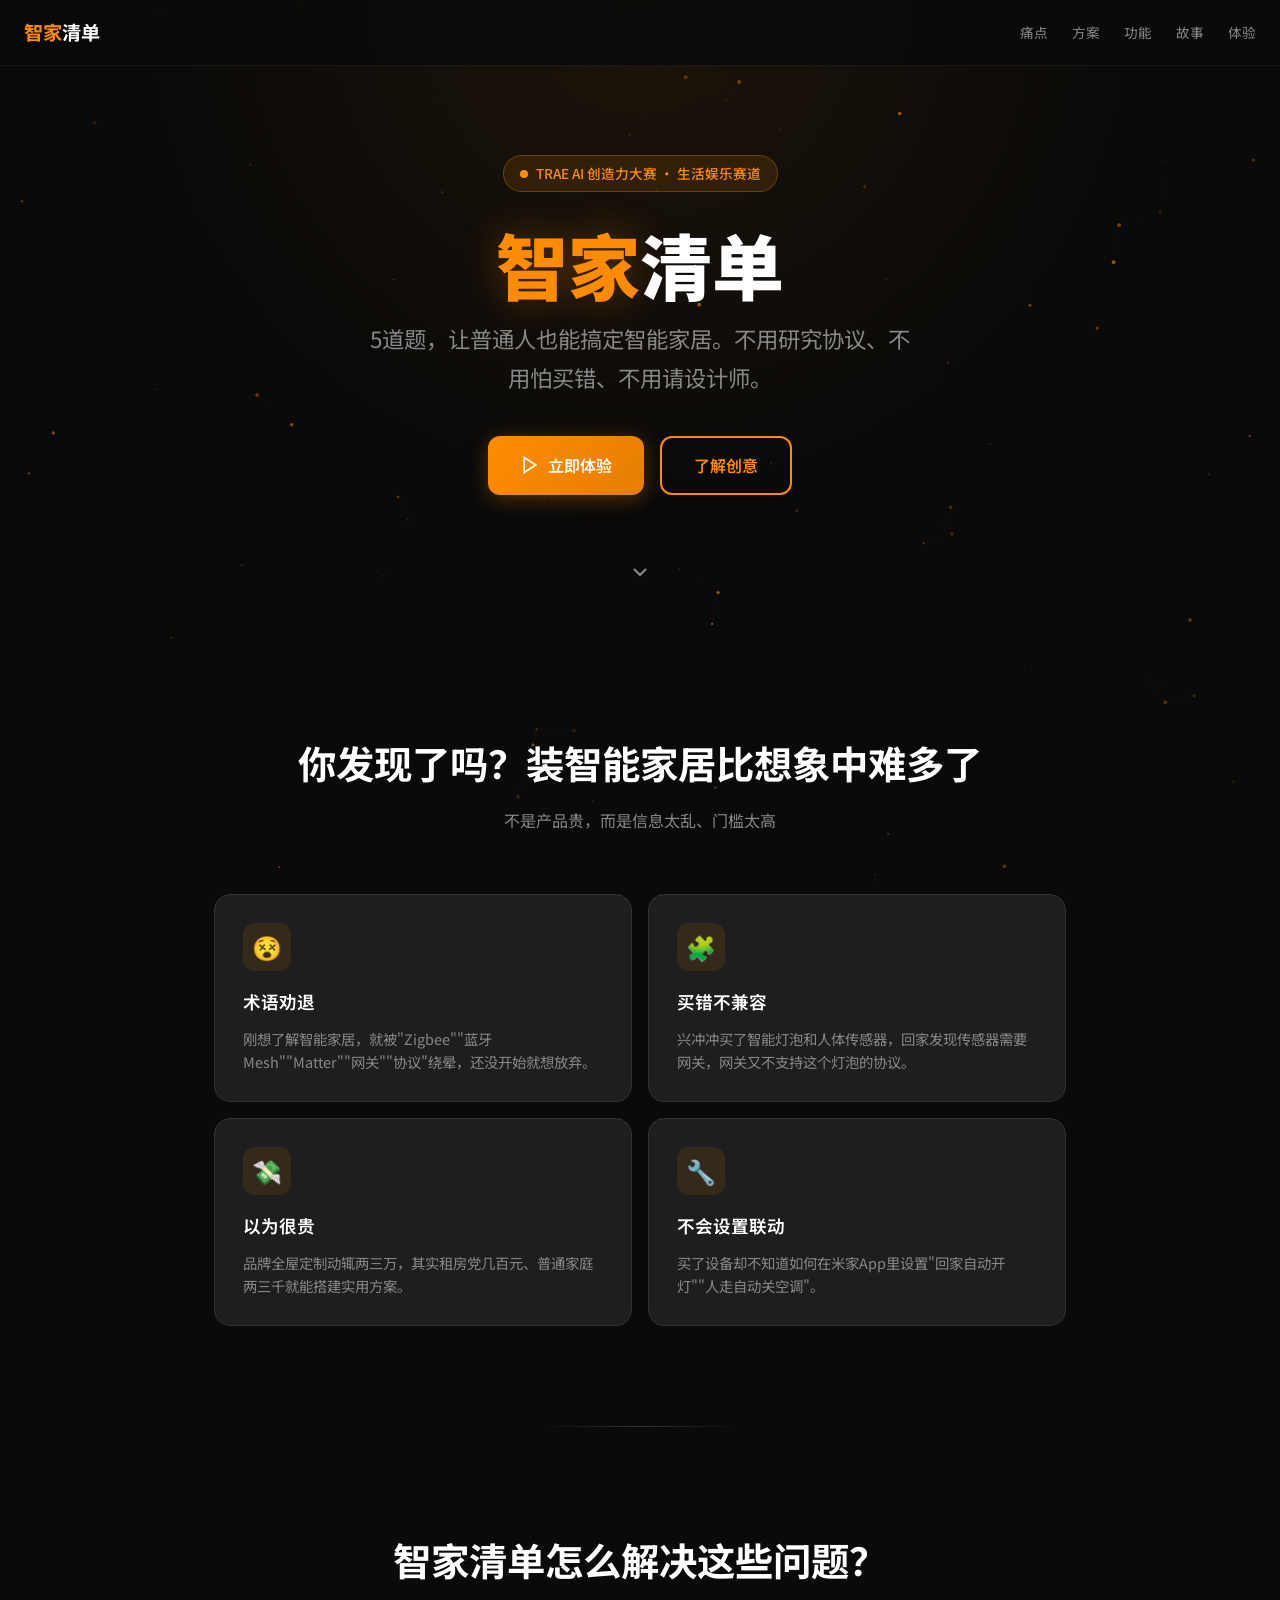
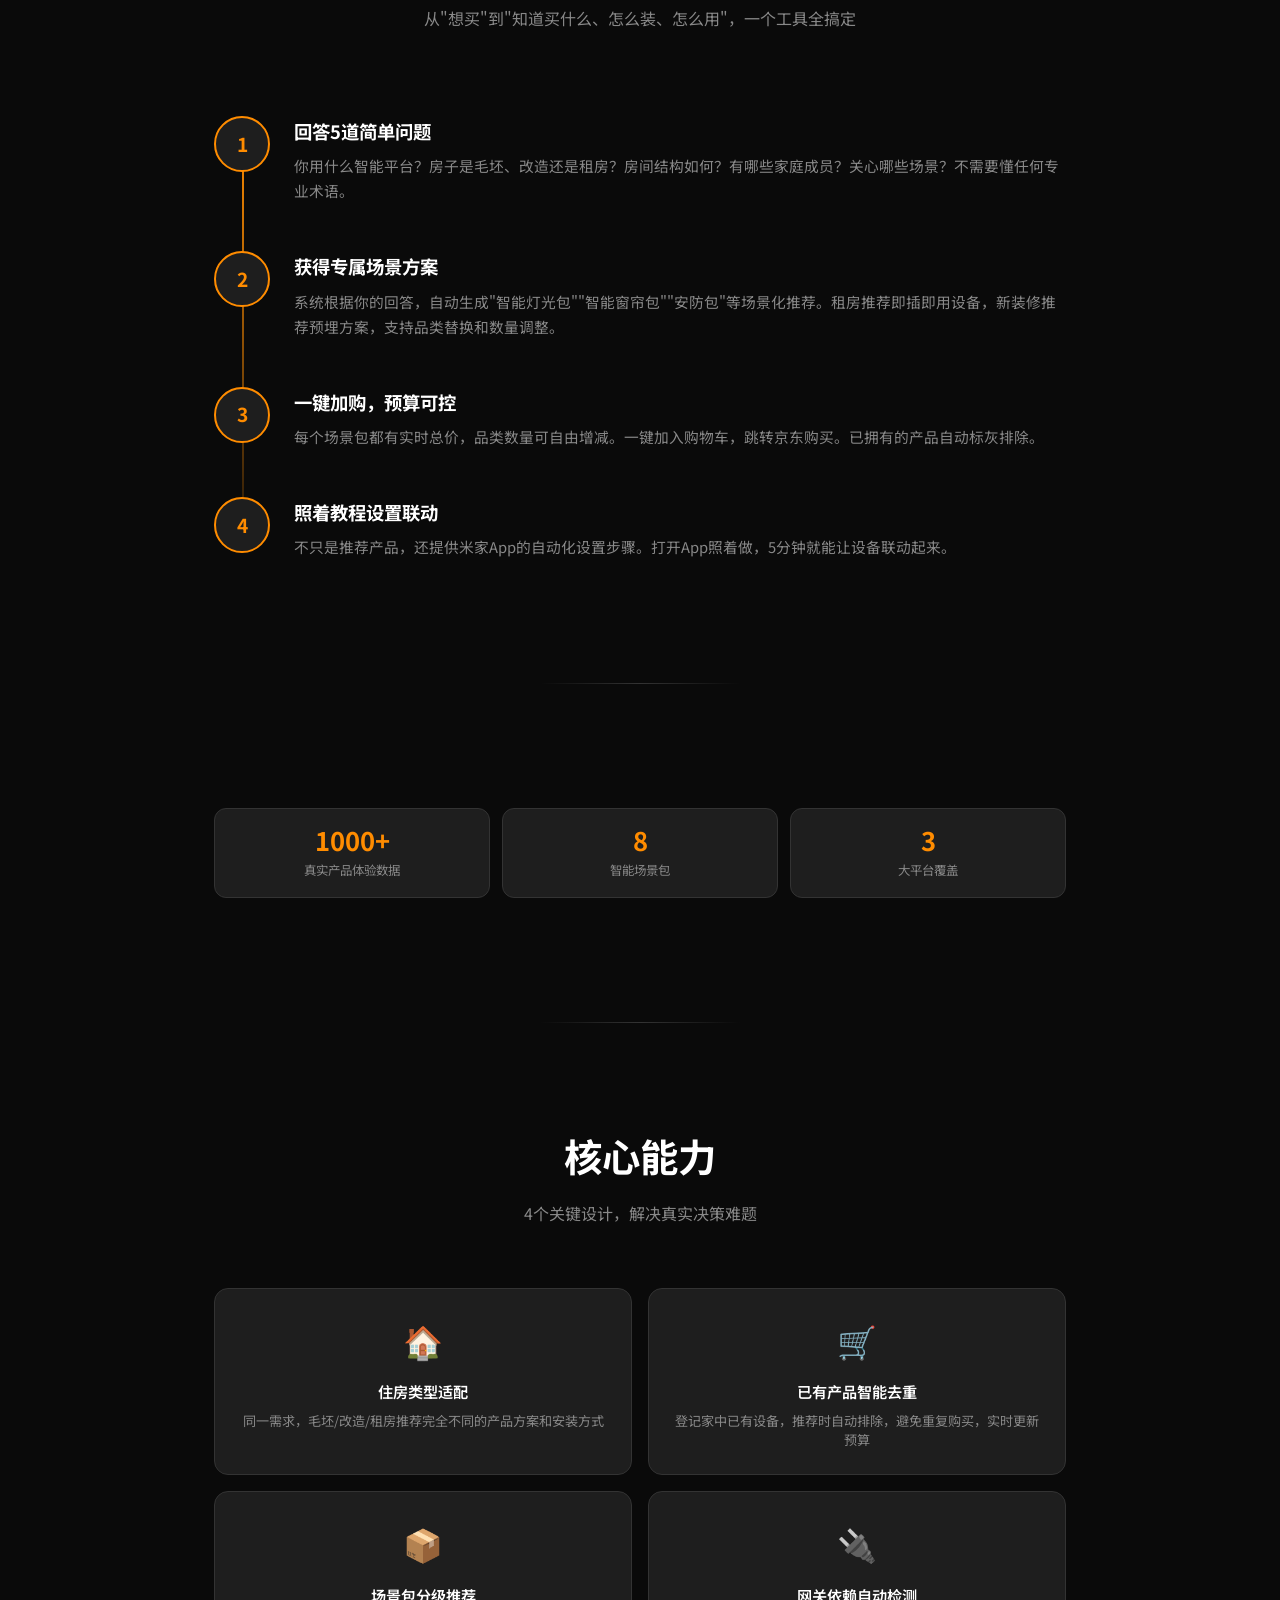
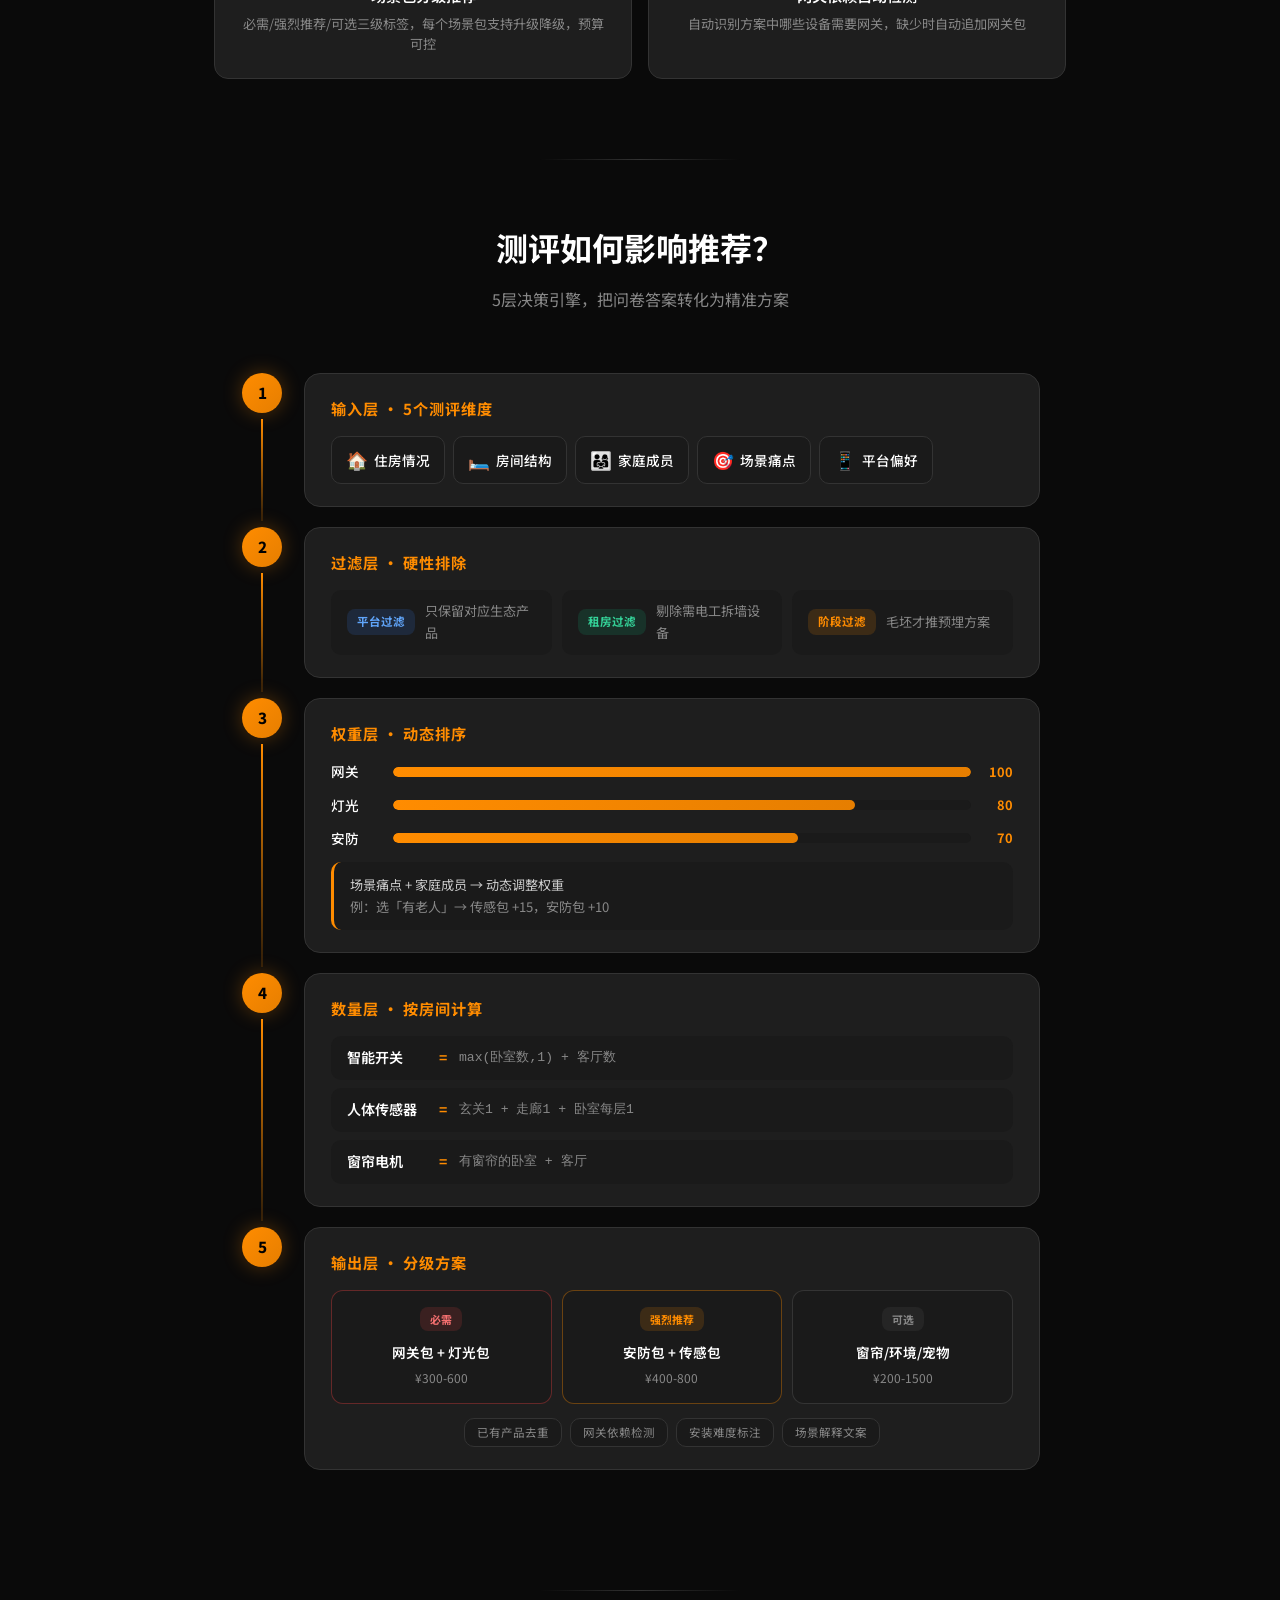
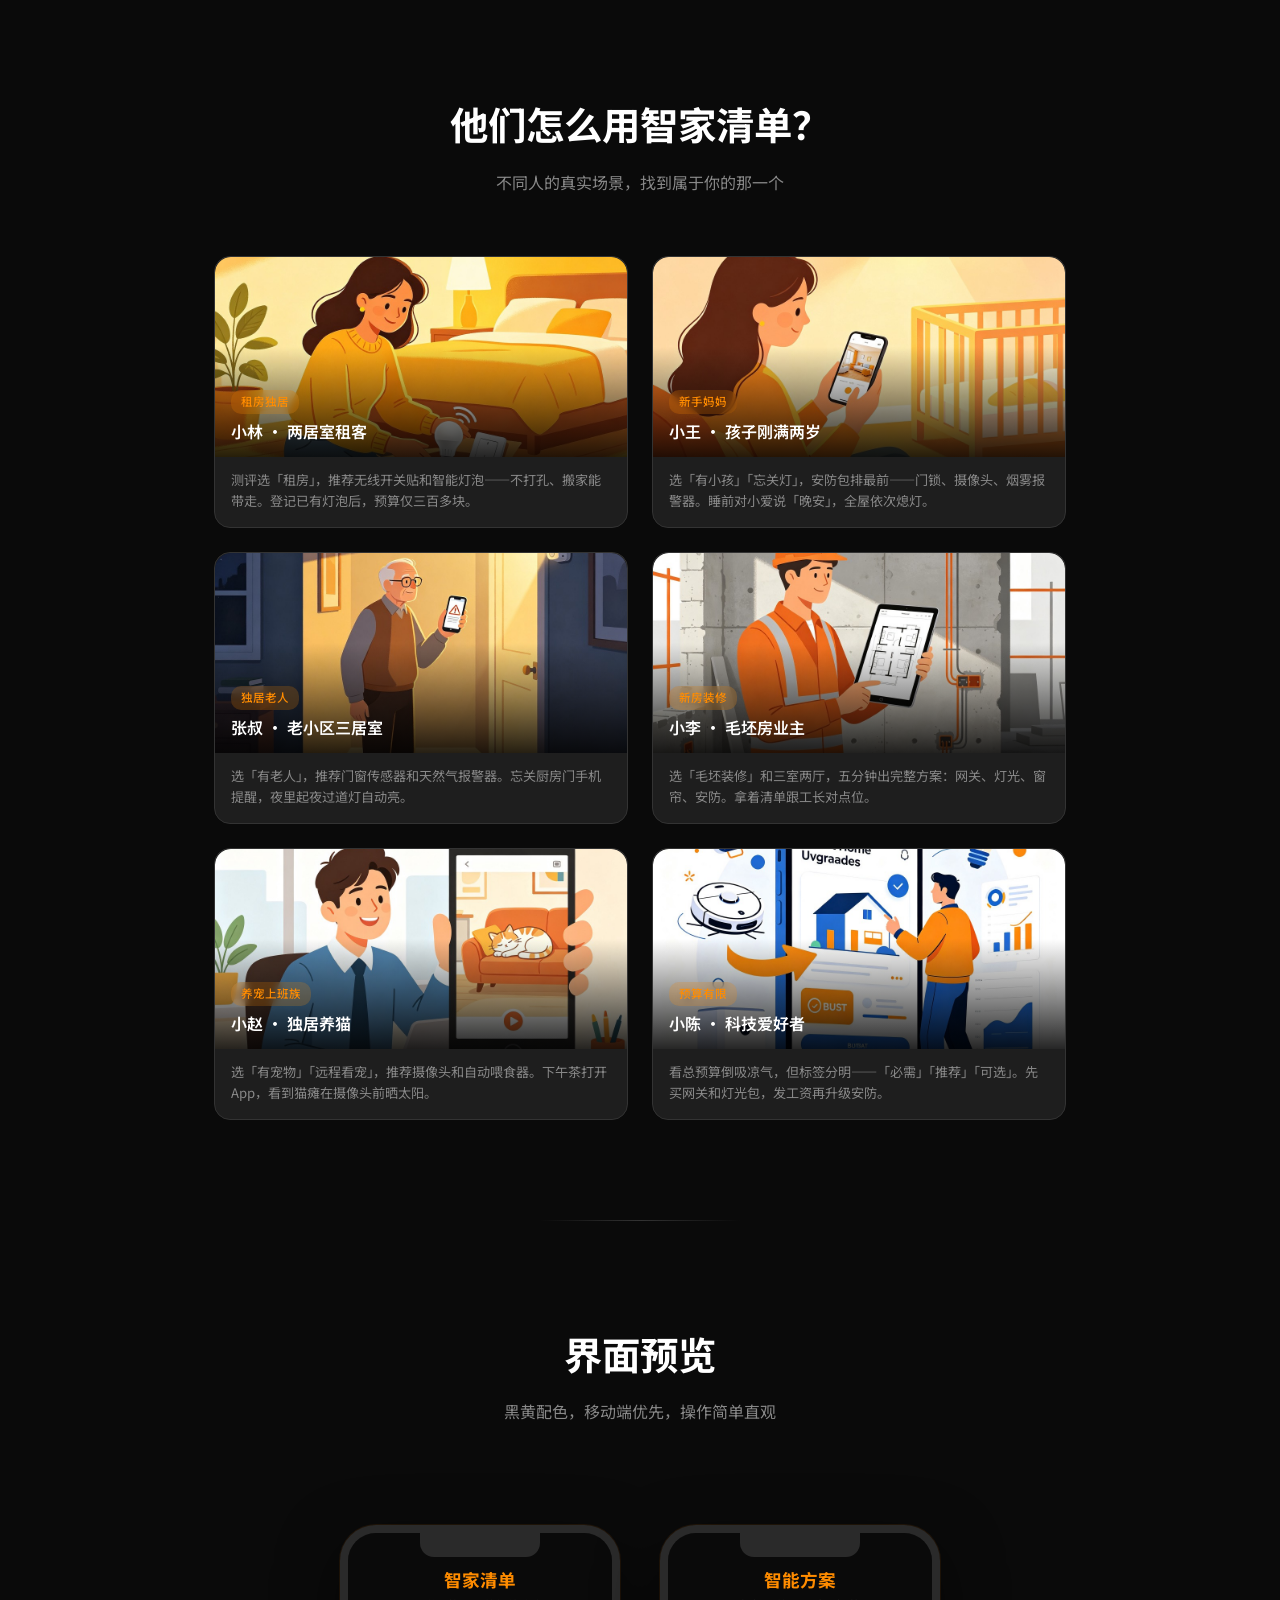
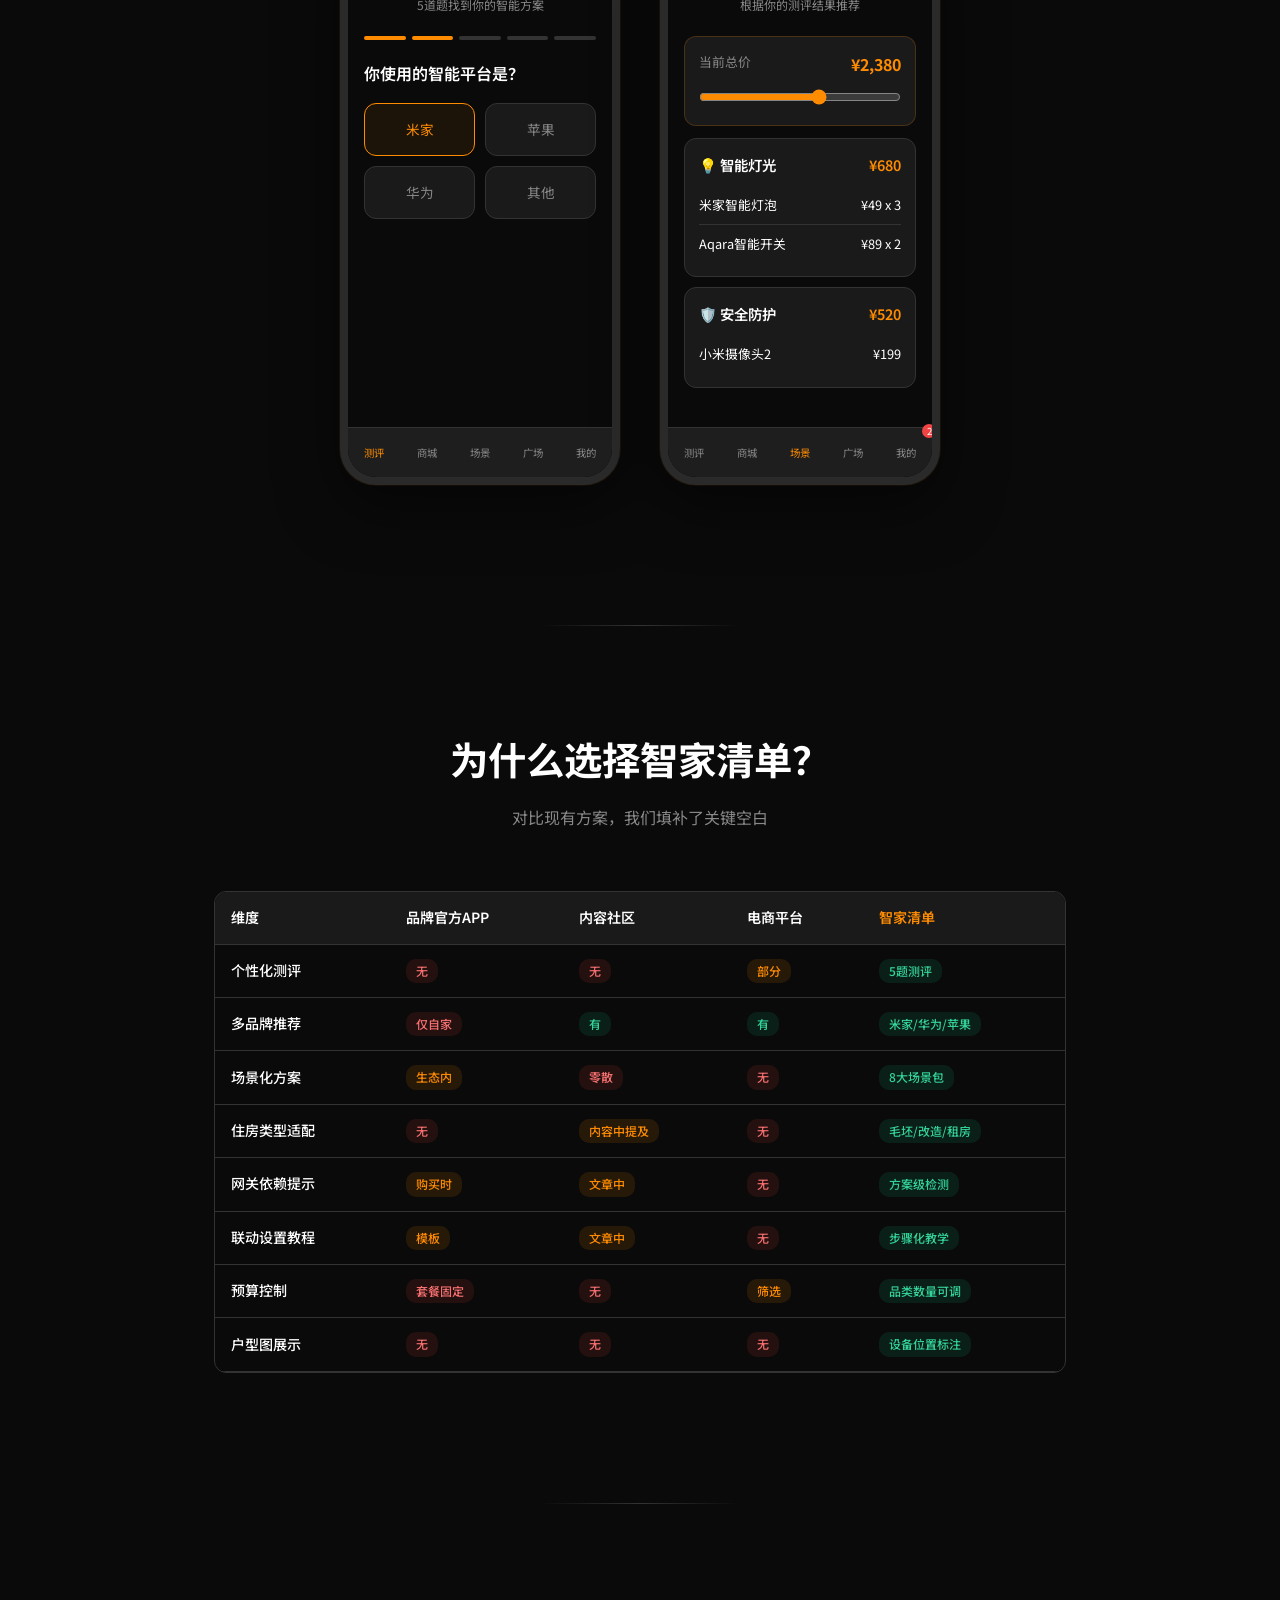
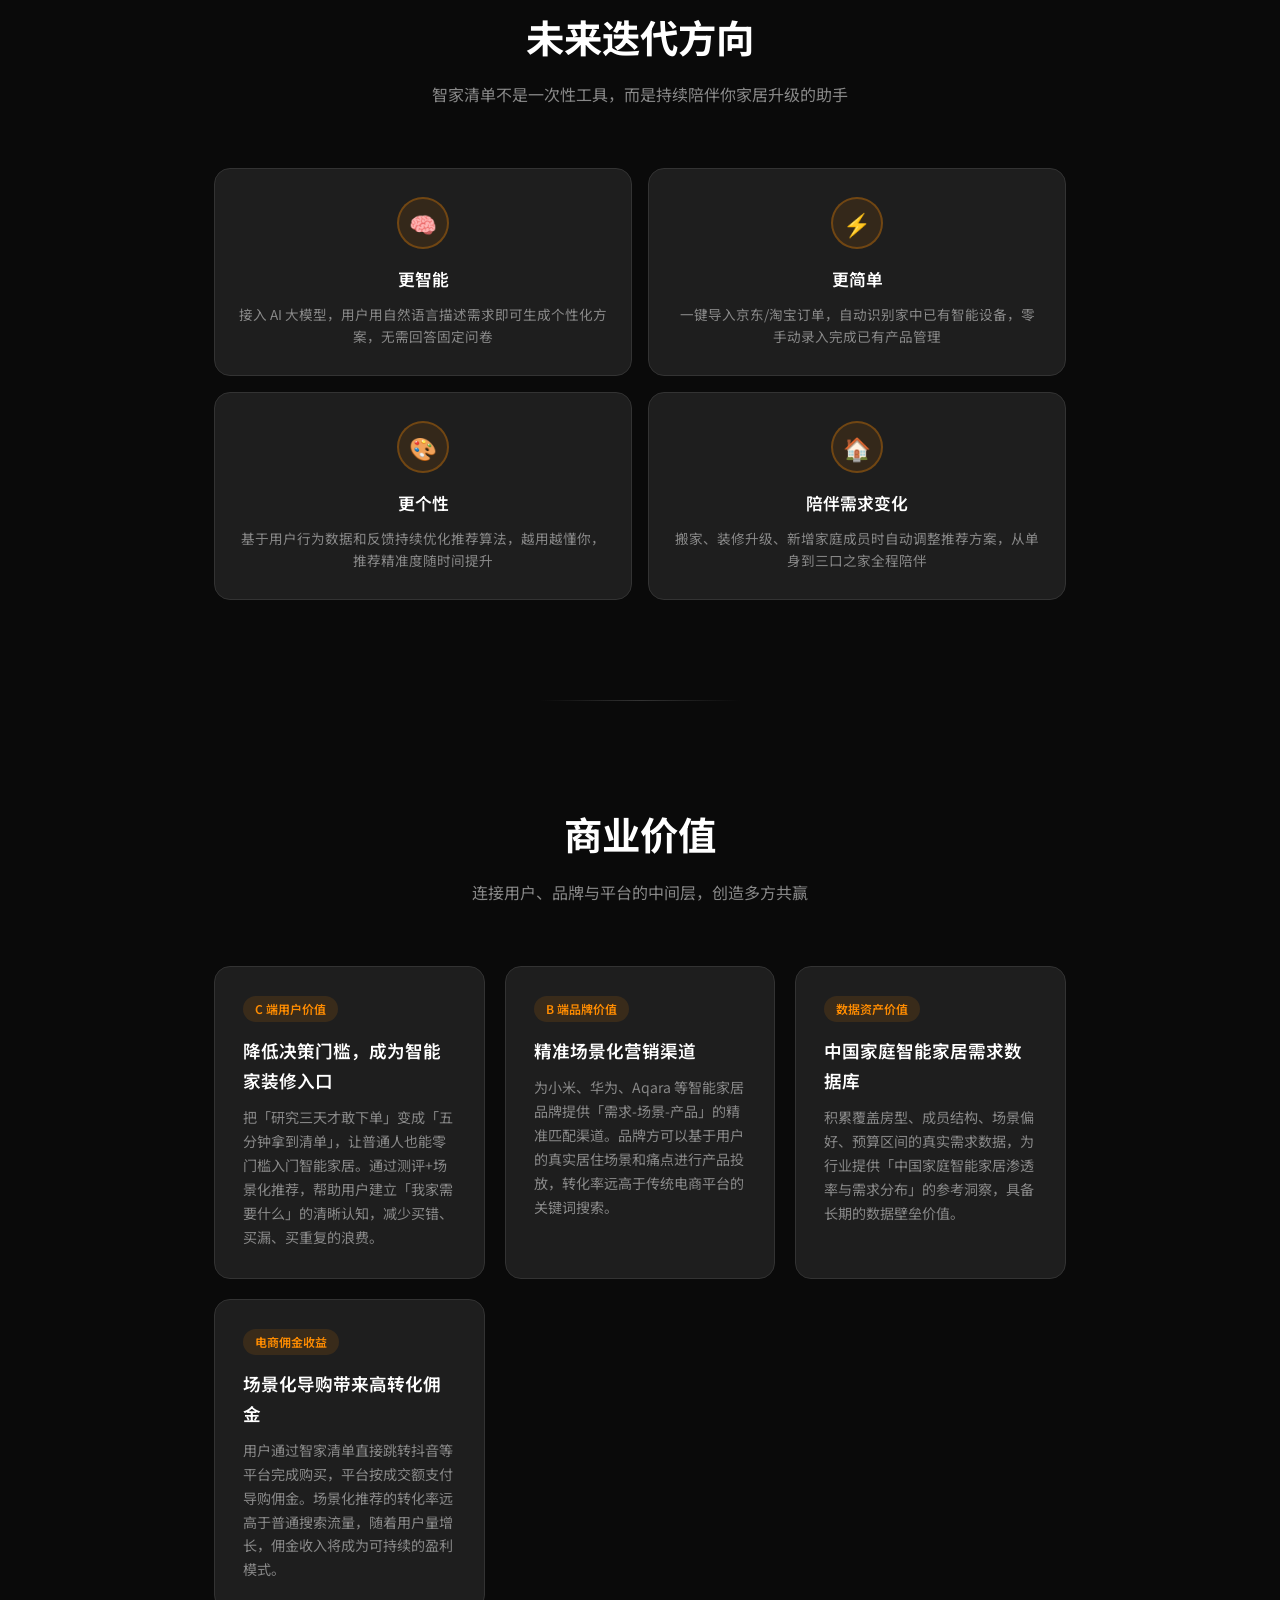
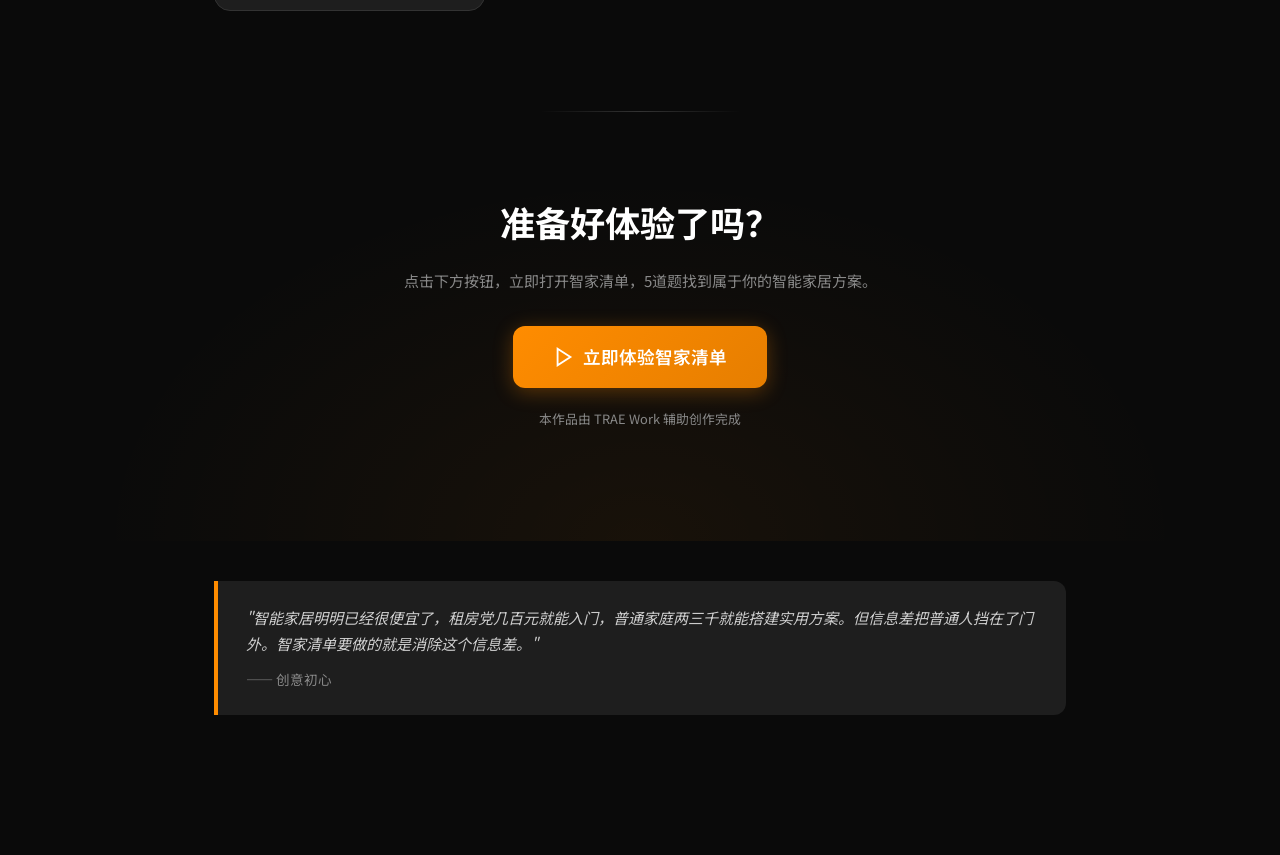
==== commit 040a1932: "fix: 修复装修预埋建议不显示的问题，推荐数据保留原始用户答案; 新增 intro页/口播稿/封面图" ====
--- a/intro.html
+++ b/intro.html
@@ -49,13 +49,13 @@
 /* ===== HERO SECTION ===== */
 .hero {
   position: relative;
-  min-height: 100vh;
+  min-height: 70vh;
   display: flex;
   flex-direction: column;
   justify-content: center;
   align-items: center;
   text-align: center;
-  padding: 0 24px;
+  padding: 80px 24px 60px;
   z-index: 1;
   background: radial-gradient(ellipse at 50% 0%, rgba(255,140,0,0.08) 0%, transparent 60%);
 }
@@ -206,8 +206,8 @@
 /* ===== PROBLEM CARDS ===== */
 .problem-grid {
   display: grid;
-  grid-template-columns: repeat(auto-fit, minmax(260px, 1fr));
-  gap: 20px;
+  grid-template-columns: 1fr 1fr;
+  gap: 16px;
 }
 
 .problem-card {
@@ -300,7 +300,7 @@
 /* ===== STORY CARDS ===== */
 .stories-grid {
   display: grid;
-  grid-template-columns: repeat(auto-fit, minmax(280px, 1fr));
+  grid-template-columns: 1fr 1fr;
   gap: 24px;
 }
 
@@ -310,6 +310,7 @@
   border-radius: 16px;
   overflow: hidden;
   transition: all 0.3s ease;
+  position: relative;
 }
 
 .story-card:hover {
@@ -318,44 +319,291 @@
   box-shadow: 0 12px 40px rgba(0,0,0,0.4);
 }
 
+.story-image-wrap {
+  position: relative;
+  overflow: hidden;
+  border-radius: 16px 16px 0 0;
+}
+
 .story-image {
   width: 100%;
-  aspect-ratio: 1;
+  height: 200px;
   object-fit: cover;
   display: block;
 }
 
-.story-content {
-  padding: 20px;
+.story-overlay {
+  position: absolute;
+  bottom: 0;
+  left: 0;
+  right: 0;
+  padding: 40px 16px 12px;
+  background: linear-gradient(transparent, rgba(0,0,0,0.85));
 }
 
 .story-tag {
   display: inline-block;
   padding: 2px 10px;
   border-radius: 10px;
-  font-size: 0.75rem;
+  font-size: 0.72rem;
   font-weight: 500;
-  background: rgba(255,140,0,0.12);
+  background: rgba(255,140,0,0.2);
   color: var(--accent);
-  margin-bottom: 10px;
-}
-
-.story-content h3 {
-  font-size: 1.1rem;
+  margin-bottom: 4px;
+  backdrop-filter: blur(4px);
+}
+
+.story-overlay h3 {
+  font-size: 1rem;
   font-weight: 600;
-  margin-bottom: 8px;
+  color: #fff;
+  margin: 0;
+}
+
+.story-content {
+  padding: 12px 16px 16px;
 }
 
 .story-content p {
   color: var(--muted);
+  font-size: 0.82rem;
+  line-height: 1.6;
+  margin: 0;
+}
+
+/* ===== ENGINE PIPELINE ===== */
+.engine-pipeline {
+  max-width: 800px;
+  margin: 0 auto;
+  display: flex;
+  flex-direction: column;
+}
+
+.ep-step {
+  display: flex;
+  gap: 20px;
+  align-items: stretch;
+}
+
+.ep-connector {
+  display: flex;
+  flex-direction: column;
+  align-items: center;
+  width: 44px;
+  flex-shrink: 0;
+}
+
+.ep-circle {
+  width: 40px;
+  height: 40px;
+  border-radius: 50%;
+  background: linear-gradient(135deg, var(--accent), #e67e00);
+  color: #000;
+  display: flex;
+  align-items: center;
+  justify-content: center;
+  font-weight: 800;
+  font-size: 0.95rem;
+  box-shadow: 0 0 20px rgba(255,140,0,0.3);
+}
+
+.ep-line {
+  width: 2px;
+  flex: 1;
+  min-height: 30px;
+  background: linear-gradient(180deg, var(--accent), rgba(255,140,0,0.15));
+  margin: 6px 0;
+}
+
+.ep-body {
+  flex: 1;
+  background: var(--surface);
+  border: 1px solid var(--rule);
+  border-radius: 16px;
+  padding: 22px 26px;
+  margin-bottom: 20px;
+  transition: all 0.3s ease;
+}
+
+.ep-body:hover {
+  border-color: rgba(255,140,0,0.3);
+  box-shadow: 0 8px 32px rgba(0,0,0,0.3);
+}
+
+.ep-title {
+  font-size: 0.95rem;
+  font-weight: 700;
+  color: var(--accent);
+  margin-bottom: 14px;
+  letter-spacing: 1px;
+}
+
+/* Step 1 - Inputs */
+.ep-inputs {
+  display: flex;
+  flex-wrap: wrap;
+  gap: 8px;
+}
+
+.ep-chip {
+  display: flex;
+  align-items: center;
+  gap: 6px;
+  background: var(--bg3);
+  border: 1px solid var(--rule);
+  border-radius: 10px;
+  padding: 8px 14px;
+  font-size: 0.85rem;
+}
+
+.epc-icon { font-size: 1.1rem; }
+.epc-text { font-weight: 500; }
+
+/* Step 2 - Filters */
+.ep-filters {
+  display: flex;
+  flex-wrap: wrap;
+  gap: 10px;
+}
+
+.ep-filter {
+  display: flex;
+  align-items: center;
+  gap: 10px;
+  background: var(--bg3);
+  border-radius: 10px;
+  padding: 10px 16px;
+  flex: 1;
+  min-width: 200px;
+}
+
+.epf-badge {
+  font-size: 0.72rem;
+  font-weight: 700;
+  padding: 3px 10px;
+  border-radius: 8px;
+  white-space: nowrap;
+}
+.epf-badge.blue { background: rgba(59,130,246,0.15); color: #60a5fa; }
+.epf-badge.green { background: rgba(16,185,129,0.15); color: #34d399; }
+.epf-badge.orange { background: rgba(255,140,0,0.15); color: var(--accent); }
+.epf-desc { font-size: 0.82rem; color: var(--muted); }
+
+/* Step 3 - Weights */
+.ep-weights { margin-bottom: 12px; }
+
+.epw-row {
+  display: flex;
+  align-items: center;
+  gap: 12px;
+  margin-bottom: 10px;
+}
+
+.epw-label { font-size: 0.85rem; width: 50px; font-weight: 500; }
+.epw-bar {
+  flex: 1;
+  height: 10px;
+  background: var(--bg3);
+  border-radius: 5px;
+  overflow: hidden;
+}
+.epw-fill {
+  height: 100%;
+  background: linear-gradient(90deg, var(--accent), #e67e00);
+  border-radius: 5px;
+}
+.epw-score { font-size: 0.8rem; color: var(--accent); font-weight: 700; width: 30px; text-align: right; }
+
+.epw-note {
+  font-size: 0.82rem;
+  color: #ccc;
+  padding: 12px 16px;
+  background: var(--bg3);
+  border-radius: 10px;
+  border-left: 3px solid var(--accent);
+}
+
+/* Step 4 - Formulas */
+.ep-formulas { display: flex; flex-direction: column; gap: 8px; }
+
+.epf-row {
+  display: flex;
+  align-items: center;
+  gap: 12px;
+  padding: 10px 16px;
+  background: var(--bg3);
+  border-radius: 10px;
   font-size: 0.88rem;
-  line-height: 1.7;
+}
+.epf-cat { font-weight: 600; width: 80px; flex-shrink: 0; }
+.epf-eq { color: var(--accent); font-weight: 700; }
+.epf-val { color: var(--muted); font-family: 'SF Mono', monospace; font-size: 0.82rem; }
+
+/* Step 5 - Outputs */
+.ep-outputs {
+  display: grid;
+  grid-template-columns: repeat(3, 1fr);
+  gap: 10px;
+  margin-bottom: 14px;
+}
+
+.epo-card {
+  background: var(--bg3);
+  border-radius: 12px;
+  padding: 14px 10px;
+  text-align: center;
+  border: 1px solid var(--rule);
+  transition: all 0.3s ease;
+  min-width: 0;
+}
+.epo-card:hover { transform: translateY(-2px); }
+.epo-card.req { border-color: rgba(239,68,68,0.35); }
+.epo-card.rec { border-color: rgba(255,140,0,0.35); }
+.epo-card.opt { border-color: rgba(100,100,100,0.35); }
+
+.epo-badge {
+  display: inline-block;
+  font-size: 0.68rem;
+  font-weight: 700;
+  padding: 3px 10px;
+  border-radius: 8px;
+  margin-bottom: 10px;
+}
+.epo-card.req .epo-badge { background: rgba(239,68,68,0.15); color: #f87171; }
+.epo-card.rec .epo-badge { background: rgba(255,140,0,0.15); color: var(--accent); }
+.epo-card.opt .epo-badge { background: rgba(100,100,100,0.15); color: #888; }
+
+.epo-name { font-size: 0.85rem; font-weight: 600; margin-bottom: 4px; }
+.epo-price { font-size: 0.75rem; color: var(--muted); }
+
+.epo-extras {
+  display: flex;
+  flex-wrap: wrap;
+  gap: 8px;
+  justify-content: center;
+}
+.epo-tag {
+  font-size: 0.72rem;
+  color: var(--muted);
+  background: var(--bg3);
+  padding: 4px 12px;
+  border-radius: 10px;
+  border: 1px solid var(--rule);
+}
+
+@media (max-width: 640px) {
+  .ep-step { gap: 14px; }
+  .ep-connector { width: 36px; }
+  .ep-circle { width: 32px; height: 32px; font-size: 0.85rem; }
+  .ep-body { padding: 16px 18px; }
+  .ep-inputs { justify-content: center; }
+  .ep-filters { flex-direction: column; }
 }
 
 /* ===== FEATURE CARDS ===== */
 .feature-grid {
   display: grid;
-  grid-template-columns: repeat(auto-fit, minmax(200px, 1fr));
+  grid-template-columns: 1fr 1fr;
   gap: 16px;
 }
 
@@ -564,29 +812,29 @@
 .stats-row {
   display: grid;
   grid-template-columns: repeat(3, 1fr);
-  gap: 20px;
-  margin: 40px 0;
+  gap: 12px;
+  margin: 24px 0;
 }
 
 .stat-box {
   text-align: center;
-  padding: 24px;
+  padding: 16px 12px;
   background: var(--surface);
   border: 1px solid var(--rule);
-  border-radius: 16px;
+  border-radius: 12px;
 }
 
 .stat-box .num {
-  font-size: 2rem;
+  font-size: 1.6rem;
   font-weight: 700;
   color: var(--accent);
   line-height: 1.2;
 }
 
 .stat-box .label {
-  font-size: 0.82rem;
+  font-size: 0.78rem;
   color: var(--muted);
-  margin-top: 6px;
+  margin-top: 4px;
 }
 
 /* ===== QUOTE ===== */
@@ -657,8 +905,8 @@
 /* ===== ROADMAP ===== */
 .roadmap-grid {
   display: grid;
-  grid-template-columns: repeat(auto-fit, minmax(200px, 1fr));
-  gap: 20px;
+  grid-template-columns: 1fr 1fr;
+  gap: 16px;
   margin-top: 40px;
 }
 
@@ -810,7 +1058,6 @@
 /* ===== RESPONSIVE ===== */
 @media (max-width: 640px) {
   .section { padding: 60px 20px; }
-  .stats-row { grid-template-columns: 1fr; }
   .mockup-section { gap: 20px; }
   .phone-frame { width: 260px; height: 520px; }
   .nav-links { display: none; }
@@ -944,53 +1191,172 @@
 
 <!-- FEATURES -->
 <section class="section" id="features">
-  <h2 class="section-title">核心功能亮点</h2>
-  <p class="section-subtitle">不仅仅是产品推荐，更是完整的决策闭环</p>
+  <h2 class="section-title">核心能力</h2>
+  <p class="section-subtitle">4个关键设计，解决真实决策难题</p>
   <div class="feature-grid">
-    <div class="feature-card">
-      <div class="feature-icon">📝</div>
-      <h4>智能测评问卷</h4>
-      <p>5道题覆盖平台、房型、房间数、家庭成员、场景需求，2分钟完成</p>
-    </div>
-    <div class="feature-card">
-      <div class="feature-icon">📦</div>
-      <h4>场景包推荐</h4>
-      <p>按灯光、窗帘、空调、安防等场景打包推荐，品类内可替换具体产品</p>
-    </div>
     <div class="feature-card">
       <div class="feature-icon">🏠</div>
       <h4>住房类型适配</h4>
       <p>同一需求，毛坯/改造/租房推荐完全不同的产品方案和安装方式</p>
     </div>
     <div class="feature-card">
-      <div class="feature-icon">⚖️</div>
-      <h4>产品横向对比</h4>
-      <p>最多3款产品同屏对比，评分、价格、安装难度一目了然</p>
+      <div class="feature-icon">🛒</div>
+      <h4>已有产品智能去重</h4>
+      <p>登记家中已有设备，推荐时自动排除，避免重复购买，实时更新预算</p>
     </div>
     <div class="feature-card">
-      <div class="feature-icon">🛒</div>
-      <h4>购物车与预算</h4>
-      <p>实时显示总价，品类数量可自由调整，已拥有产品自动排除</p>
+      <div class="feature-icon">📦</div>
+      <h4>场景包分级推荐</h4>
+      <p>必需/强烈推荐/可选三级标签，每个场景包支持升级降级，预算可控</p>
     </div>
     <div class="feature-card">
-      <div class="feature-icon">🎬</div>
-      <h4>场景体验演示</h4>
-      <p>晨起模式、离家布防、观影模式...改造前后对比，直观感受智能生活</p>
-    </div>
-    <div class="feature-card">
-      <div class="feature-icon">👥</div>
-      <h4>社区广场</h4>
-      <p>真实用户方案分享，一键收藏、一键加购，包含详细的米家设置教程</p>
-    </div>
-    <div class="feature-card">
-      <div class="feature-icon">🏗️</div>
-      <h4>户型图展示</h4>
-      <p>上传户型图后自动标注设备推荐安装位置，可视化布置方案</p>
-    </div>
-    <div class="feature-card">
-      <div class="feature-icon">🔄</div>
-      <h4>已有产品管理</h4>
-      <p>设置家中已有产品，推荐时自动标灰排除，避免重复购买</p>
+      <div class="feature-icon">🔌</div>
+      <h4>网关依赖自动检测</h4>
+      <p>自动识别方案中哪些设备需要网关，缺少时自动追加网关包</p>
+    </div>
+  </div>
+
+  <div class="divider" style="margin:80px auto 60px"></div>
+
+  <h2 class="section-title" style="font-size:clamp(1.5rem,4vw,2rem)">测评如何影响推荐？</h2>
+  <p class="section-subtitle">5层决策引擎，把问卷答案转化为精准方案</p>
+
+  <div class="engine-pipeline">
+    <!-- Step 1 -->
+    <div class="ep-step">
+      <div class="ep-connector">
+        <div class="ep-circle">1</div>
+        <div class="ep-line"></div>
+      </div>
+      <div class="ep-body">
+        <div class="ep-title">输入层 · 5个测评维度</div>
+        <div class="ep-inputs">
+          <div class="ep-chip"><span class="epc-icon">🏠</span><span class="epc-text">住房情况</span></div>
+          <div class="ep-chip"><span class="epc-icon">🛏️</span><span class="epc-text">房间结构</span></div>
+          <div class="ep-chip"><span class="epc-icon">👨‍👩‍👧</span><span class="epc-text">家庭成员</span></div>
+          <div class="ep-chip"><span class="epc-icon">🎯</span><span class="epc-text">场景痛点</span></div>
+          <div class="ep-chip"><span class="epc-icon">📱</span><span class="epc-text">平台偏好</span></div>
+        </div>
+      </div>
+    </div>
+
+    <!-- Step 2 -->
+    <div class="ep-step">
+      <div class="ep-connector">
+        <div class="ep-circle">2</div>
+        <div class="ep-line"></div>
+      </div>
+      <div class="ep-body">
+        <div class="ep-title">过滤层 · 硬性排除</div>
+        <div class="ep-filters">
+          <div class="ep-filter">
+            <span class="epf-badge blue">平台过滤</span>
+            <span class="epf-desc">只保留对应生态产品</span>
+          </div>
+          <div class="ep-filter">
+            <span class="epf-badge green">租房过滤</span>
+            <span class="epf-desc">剔除需电工拆墙设备</span>
+          </div>
+          <div class="ep-filter">
+            <span class="epf-badge orange">阶段过滤</span>
+            <span class="epf-desc">毛坯才推预埋方案</span>
+          </div>
+        </div>
+      </div>
+    </div>
+
+    <!-- Step 3 -->
+    <div class="ep-step">
+      <div class="ep-connector">
+        <div class="ep-circle">3</div>
+        <div class="ep-line"></div>
+      </div>
+      <div class="ep-body">
+        <div class="ep-title">权重层 · 动态排序</div>
+        <div class="ep-weights">
+          <div class="epw-row">
+            <span class="epw-label">网关</span>
+            <div class="epw-bar"><div class="epw-fill" style="width:100%"></div></div>
+            <span class="epw-score">100</span>
+          </div>
+          <div class="epw-row">
+            <span class="epw-label">灯光</span>
+            <div class="epw-bar"><div class="epw-fill" style="width:80%"></div></div>
+            <span class="epw-score">80</span>
+          </div>
+          <div class="epw-row">
+            <span class="epw-label">安防</span>
+            <div class="epw-bar"><div class="epw-fill" style="width:70%"></div></div>
+            <span class="epw-score">70</span>
+          </div>
+        </div>
+        <div class="epw-note">
+          场景痛点 + 家庭成员 → 动态调整权重<br>
+          <span style="color:var(--muted)">例：选「有老人」→ 传感包 +15，安防包 +10</span>
+        </div>
+      </div>
+    </div>
+
+    <!-- Step 4 -->
+    <div class="ep-step">
+      <div class="ep-connector">
+        <div class="ep-circle">4</div>
+        <div class="ep-line"></div>
+      </div>
+      <div class="ep-body">
+        <div class="ep-title">数量层 · 按房间计算</div>
+        <div class="ep-formulas">
+          <div class="epf-row">
+            <span class="epf-cat">智能开关</span>
+            <span class="epf-eq">=</span>
+            <span class="epf-val">max(卧室数,1) + 客厅数</span>
+          </div>
+          <div class="epf-row">
+            <span class="epf-cat">人体传感器</span>
+            <span class="epf-eq">=</span>
+            <span class="epf-val">玄关1 + 走廊1 + 卧室每层1</span>
+          </div>
+          <div class="epf-row">
+            <span class="epf-cat">窗帘电机</span>
+            <span class="epf-eq">=</span>
+            <span class="epf-val">有窗帘的卧室 + 客厅</span>
+          </div>
+        </div>
+      </div>
+    </div>
+
+    <!-- Step 5 -->
+    <div class="ep-step">
+      <div class="ep-connector">
+        <div class="ep-circle">5</div>
+        <div class="ep-line" style="background:transparent"></div>
+      </div>
+      <div class="ep-body">
+        <div class="ep-title">输出层 · 分级方案</div>
+        <div class="ep-outputs">
+          <div class="epo-card req">
+            <div class="epo-badge">必需</div>
+            <div class="epo-name">网关包 + 灯光包</div>
+            <div class="epo-price">¥300-600</div>
+          </div>
+          <div class="epo-card rec">
+            <div class="epo-badge">强烈推荐</div>
+            <div class="epo-name">安防包 + 传感包</div>
+            <div class="epo-price">¥400-800</div>
+          </div>
+          <div class="epo-card opt">
+            <div class="epo-badge">可选</div>
+            <div class="epo-name">窗帘/环境/宠物</div>
+            <div class="epo-price">¥200-1500</div>
+          </div>
+        </div>
+        <div class="epo-extras">
+          <span class="epo-tag">已有产品去重</span>
+          <span class="epo-tag">网关依赖检测</span>
+          <span class="epo-tag">安装难度标注</span>
+          <span class="epo-tag">场景解释文案</span>
+        </div>
+      </div>
     </div>
   </div>
 </section>
@@ -1003,51 +1369,75 @@
   <p class="section-subtitle">不同人的真实场景，找到属于你的那一个</p>
   <div class="stories-grid">
     <div class="story-card">
-      <img src="assets/stories/story-01.jpg" alt="小林" class="story-image">
+      <div class="story-image-wrap">
+        <img src="assets/stories/story-01.jpg" alt="小林" class="story-image">
+        <div class="story-overlay">
+          <span class="story-tag">租房独居</span>
+          <h3>小林 · 两居室租客</h3>
+        </div>
+      </div>
       <div class="story-content">
-        <span class="story-tag">租房独居</span>
-        <h3>小林 · 两居室租客</h3>
-        <p>小林租了一套两居室，刷短视频看到智能家居很心动，但又怕房东不让改造。测评选了「租房」，推荐方案里只有无线开关贴和智能灯泡——不用工具、不打孔，搬家还能带走。她把旧灯泡登记进「已有产品」，最终预算只有三百多块。</p>
+        <p>测评选「租房」，推荐无线开关贴和智能灯泡——不打孔、搬家能带走。登记已有灯泡后，预算仅三百多块。</p>
       </div>
     </div>
     <div class="story-card">
-      <img src="assets/stories/story-02.jpg" alt="小王" class="story-image">
+      <div class="story-image-wrap">
+        <img src="assets/stories/story-02.jpg" alt="小王" class="story-image">
+        <div class="story-overlay">
+          <span class="story-tag">新手妈妈</span>
+          <h3>小王 · 孩子刚满两岁</h3>
+        </div>
+      </div>
       <div class="story-content">
-        <span class="story-tag">新手妈妈</span>
-        <h3>小王 · 孩子刚满两岁</h3>
-        <p>小王最怕出门后怀疑卧室灯没关，和孩子午睡时自己在厨房忙。测评选了「有小孩」和「经常忘关灯」，安防安心包排在最前面——门锁、摄像头、烟雾报警器；灯光包帮她算好了灯泡和开关点位。睡前对小爱同学说一声「晚安」，全屋灯光依次熄灭。</p>
+        <p>选「有小孩」「忘关灯」，安防包排最前——门锁、摄像头、烟雾报警器。睡前对小爱说「晚安」，全屋依次熄灯。</p>
       </div>
     </div>
     <div class="story-card">
-      <img src="assets/stories/story-03.jpg" alt="张叔" class="story-image">
+      <div class="story-image-wrap">
+        <img src="assets/stories/story-03.jpg" alt="张叔" class="story-image">
+        <div class="story-overlay">
+          <span class="story-tag">独居老人</span>
+          <h3>张叔 · 老小区三居室</h3>
+        </div>
+      </div>
       <div class="story-content">
-        <span class="story-tag">独居老人</span>
-        <h3>张叔 · 老小区三居室</h3>
-        <p>张叔记性一年不如一年，上个月忘关燃气，邻居报了警。女儿给他用了智家清单，测评选了「有老人」。推荐方案里没有花哨的东西，只有门窗传感器、人体传感器和天然气报警器。现在他忘关厨房门，手机马上收到提醒；夜里起夜，过道灯自动亮起来。</p>
+        <p>选「有老人」，推荐门窗传感器和天然气报警器。忘关厨房门手机提醒，夜里起夜过道灯自动亮。</p>
       </div>
     </div>
     <div class="story-card">
-      <img src="assets/stories/story-04.jpg" alt="小李" class="story-image">
+      <div class="story-image-wrap">
+        <img src="assets/stories/story-04.jpg" alt="小李" class="story-image">
+        <div class="story-overlay">
+          <span class="story-tag">新房装修</span>
+          <h3>小李 · 毛坯房业主</h3>
+        </div>
+      </div>
       <div class="story-content">
-        <span class="story-tag">新房装修</span>
-        <h3>小李 · 毛坯房业主</h3>
-        <p>小李买了套毛坯房，水电阶段工长问他「要不要预留智能家居点位」，他一脸懵。打开智家清单选了「毛坯装修」和三室两厅，五分钟后一份完整方案出来了：网关包、灯光包、窗帘电机、安防包……他拿着这份清单跟工长对点位，工长愣了一下：「你比我还专业。」</p>
+        <p>选「毛坯装修」和三室两厅，五分钟出完整方案：网关、灯光、窗帘、安防。拿着清单跟工长对点位。</p>
       </div>
     </div>
     <div class="story-card">
-      <img src="assets/stories/story-05.jpg" alt="小赵" class="story-image">
+      <div class="story-image-wrap">
+        <img src="assets/stories/story-05.jpg" alt="小赵" class="story-image">
+        <div class="story-overlay">
+          <span class="story-tag">养宠上班族</span>
+          <h3>小赵 · 独居养猫</h3>
+        </div>
+      </div>
       <div class="story-content">
-        <span class="story-tag">养宠上班族</span>
-        <h3>小赵 · 独居养猫</h3>
-        <p>小赵每天上班最煎熬的时刻是下午三点——不知道猫在干嘛。测评选了「有宠物」和「远程看宠物」，宠物看护包给出了摄像头和自动喂食器。犹豫两天后，他把宠物包升级成了带门锁和门窗传感器的安防安心版。现在下午茶时间打开 App，看到猫正瘫在摄像头前面晒太阳。</p>
+        <p>选「有宠物」「远程看宠」，推荐摄像头和自动喂食器。下午茶打开 App，看到猫瘫在摄像头前晒太阳。</p>
       </div>
     </div>
     <div class="story-card">
-      <img src="assets/stories/story-06.jpg" alt="小陈" class="story-image">
+      <div class="story-image-wrap">
+        <img src="assets/stories/story-06.jpg" alt="小陈" class="story-image">
+        <div class="story-overlay">
+          <span class="story-tag">预算有限</span>
+          <h3>小陈 · 科技爱好者</h3>
+        </div>
+      </div>
       <div class="story-content">
-        <span class="story-tag">预算有限</span>
-        <h3>小陈 · 科技爱好者</h3>
-        <p>小陈工资不高，但对智能家居充满热情。做完测评后盯着总预算倒吸凉气，但方案里每个包都有标签——「必需」「强烈推荐」「可选」。他先只买了网关包和灯光包，把安防包标记为「之后再说」。两周后发了奖金，点一下升级箭头，安防包从基础版变成了带门锁的安心版。</p>
+        <p>看总预算倒吸凉气，但标签分明——「必需」「推荐」「可选」。先买网关和灯光包，发工资再升级安防。</p>
       </div>
     </div>
   </div>
@@ -1174,13 +1564,6 @@
 <div class="divider"></div>
 
 <!-- QUOTE -->
-<section class="section">
-  <div class="quote-block">
-    "智能家居明明已经很便宜了，租房党几百元就能入门，普通家庭两三千就能搭建实用方案。但信息差把普通人挡在了门外。智家清单要做的就是消除这个信息差。"
-    <cite>—— 创意初心</cite>
-  </div>
-</section>
-
 <!-- ROADMAP -->
 <section class="section">
   <h2 class="section-title">未来迭代方向</h2>
@@ -1250,6 +1633,13 @@
     立即体验智家清单
   </a>
   <p style="margin-top: 20px; font-size: 0.8rem; color: var(--muted);">本作品由 TRAE Work 辅助创作完成</p>
+</section>
+
+<section class="section" style="padding-top:0;">
+  <div class="quote-block">
+    "智能家居明明已经很便宜了，租房党几百元就能入门，普通家庭两三千就能搭建实用方案。但信息差把普通人挡在了门外。智家清单要做的就是消除这个信息差。"
+    <cite>—— 创意初心</cite>
+  </div>
 </section>
 
 <script>
@@ -1329,7 +1719,7 @@
     });
   }, { threshold: 0.1 });
 
-  document.querySelectorAll('.problem-card, .flow-step, .feature-card, .stat-box, .mock-scene-card, .story-card, .roadmap-card, .value-card').forEach(el => {
+  document.querySelectorAll('.problem-card, .flow-step, .feature-card, .stat-box, .mock-scene-card, .story-card, .roadmap-card, .value-card, .ep-step').forEach(el => {
     el.style.opacity = '0';
     el.style.transform = 'translateY(20px)';
     el.style.transition = 'opacity 0.6s ease, transform 0.6s ease';
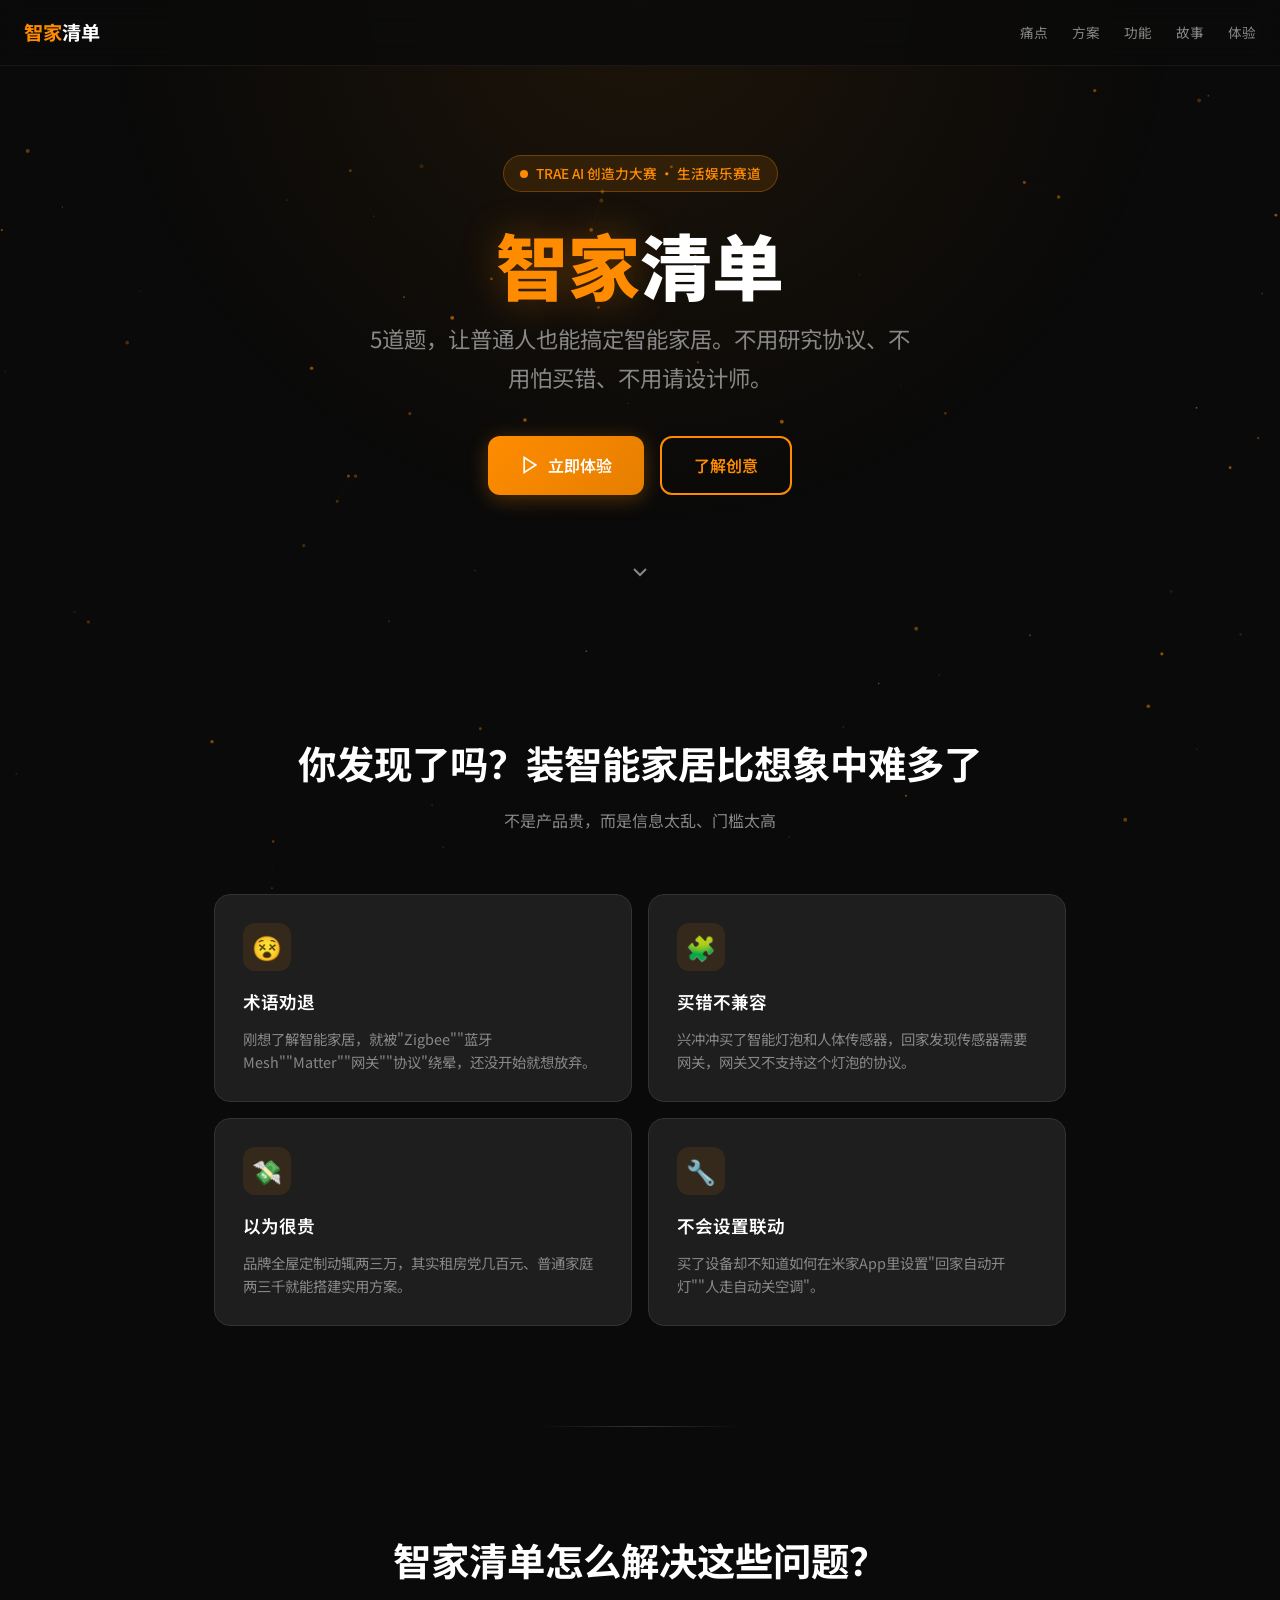
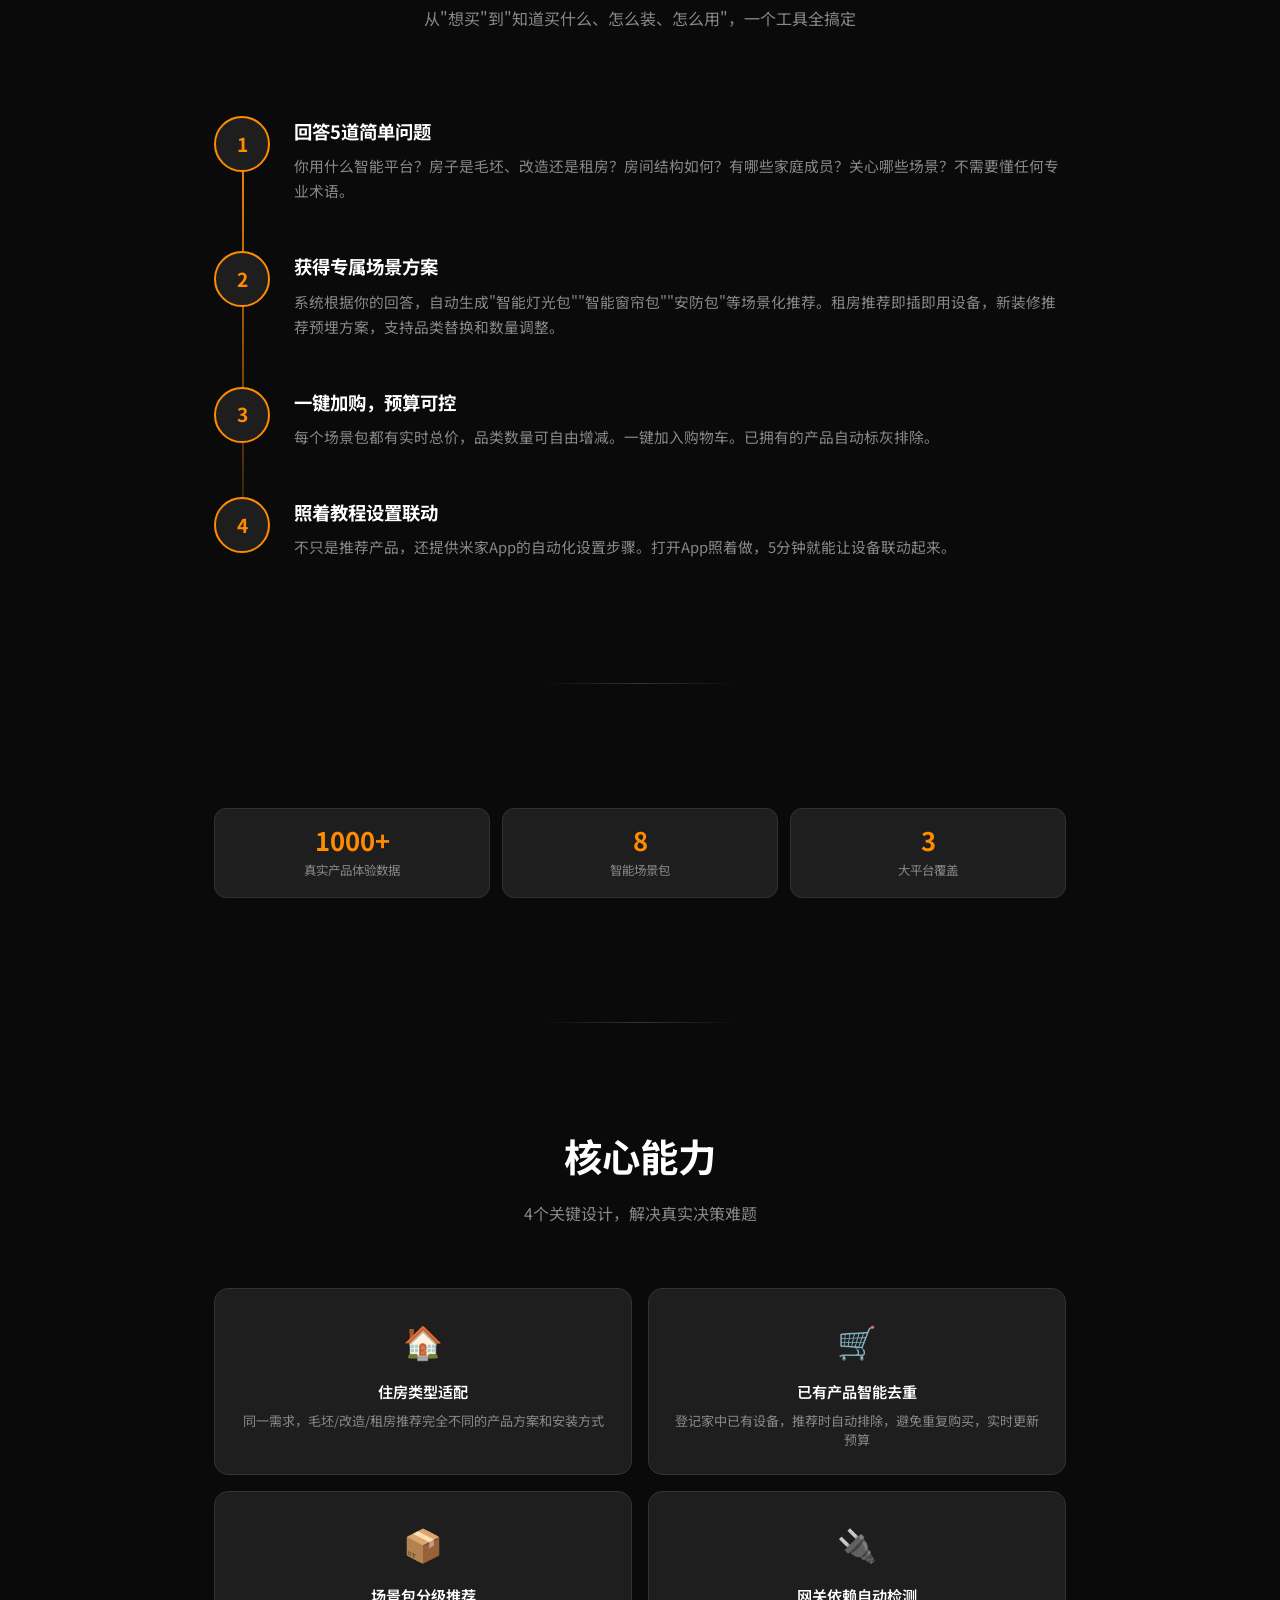
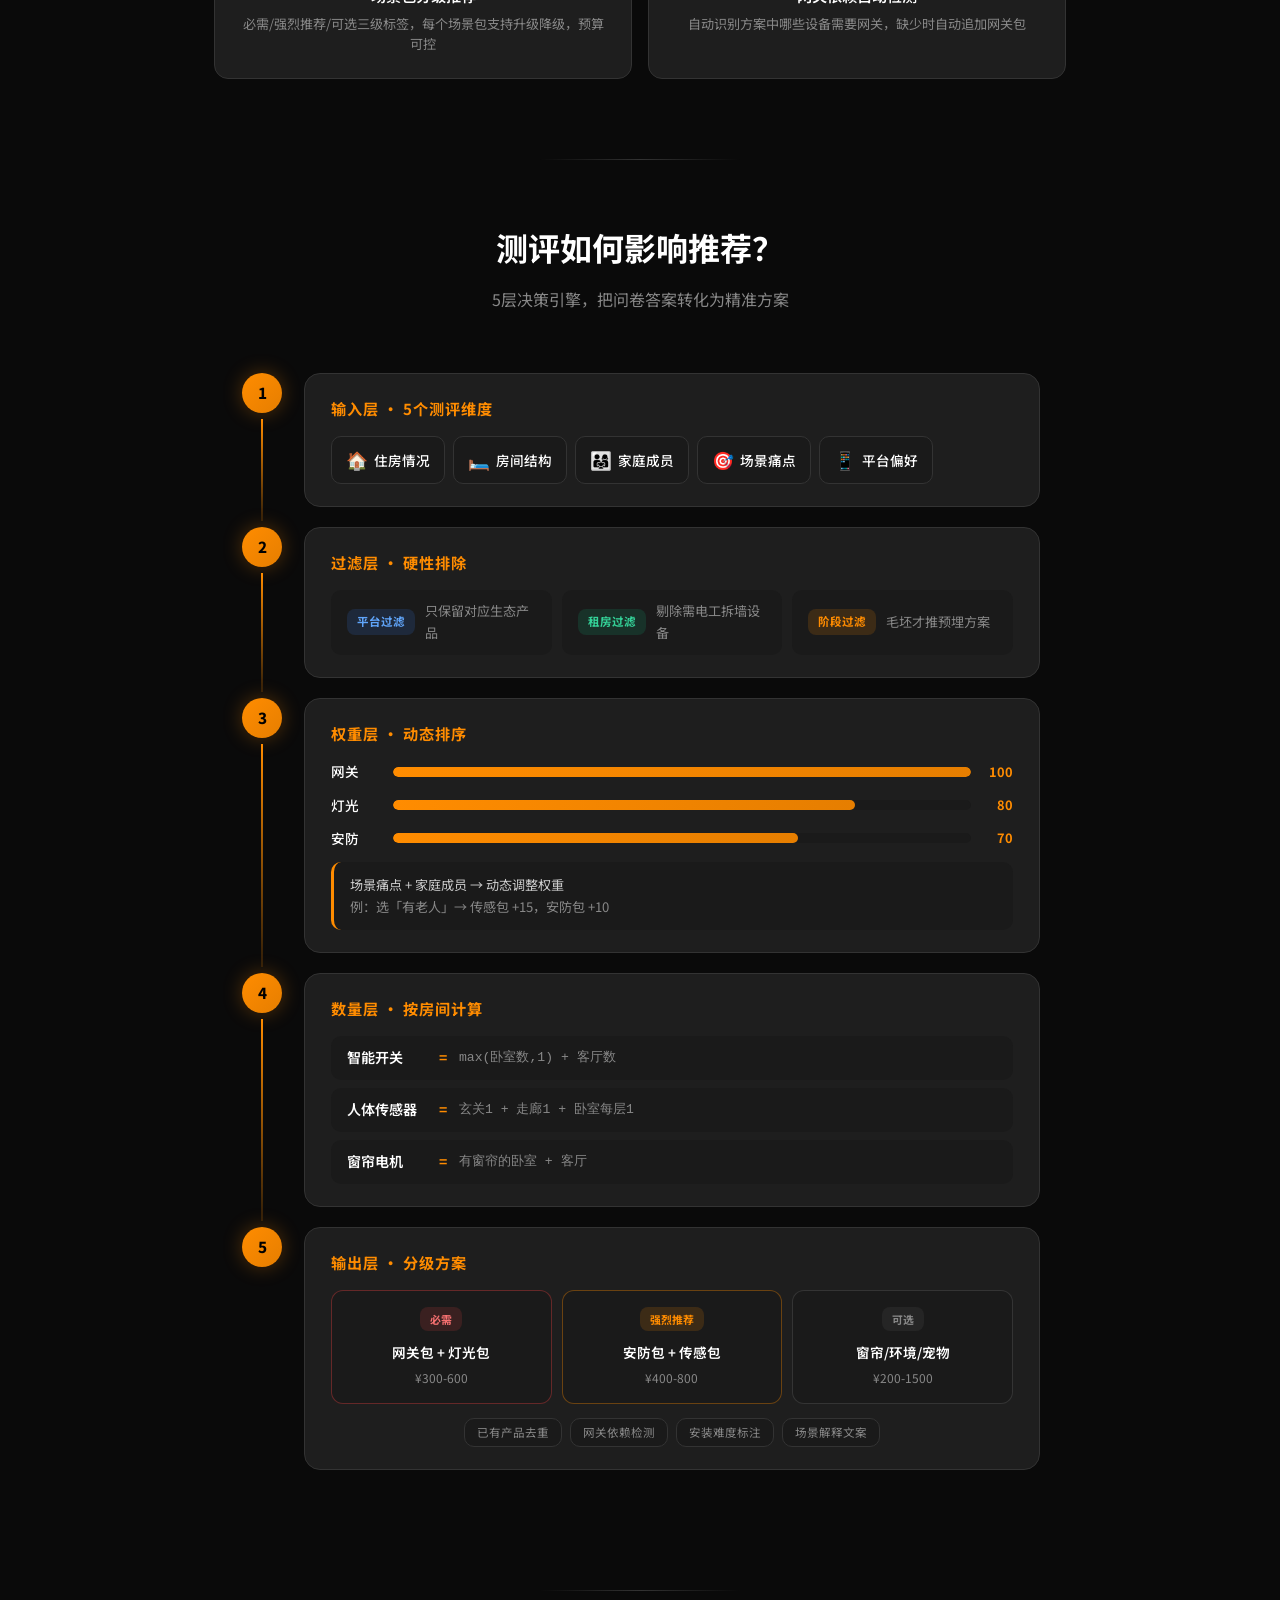
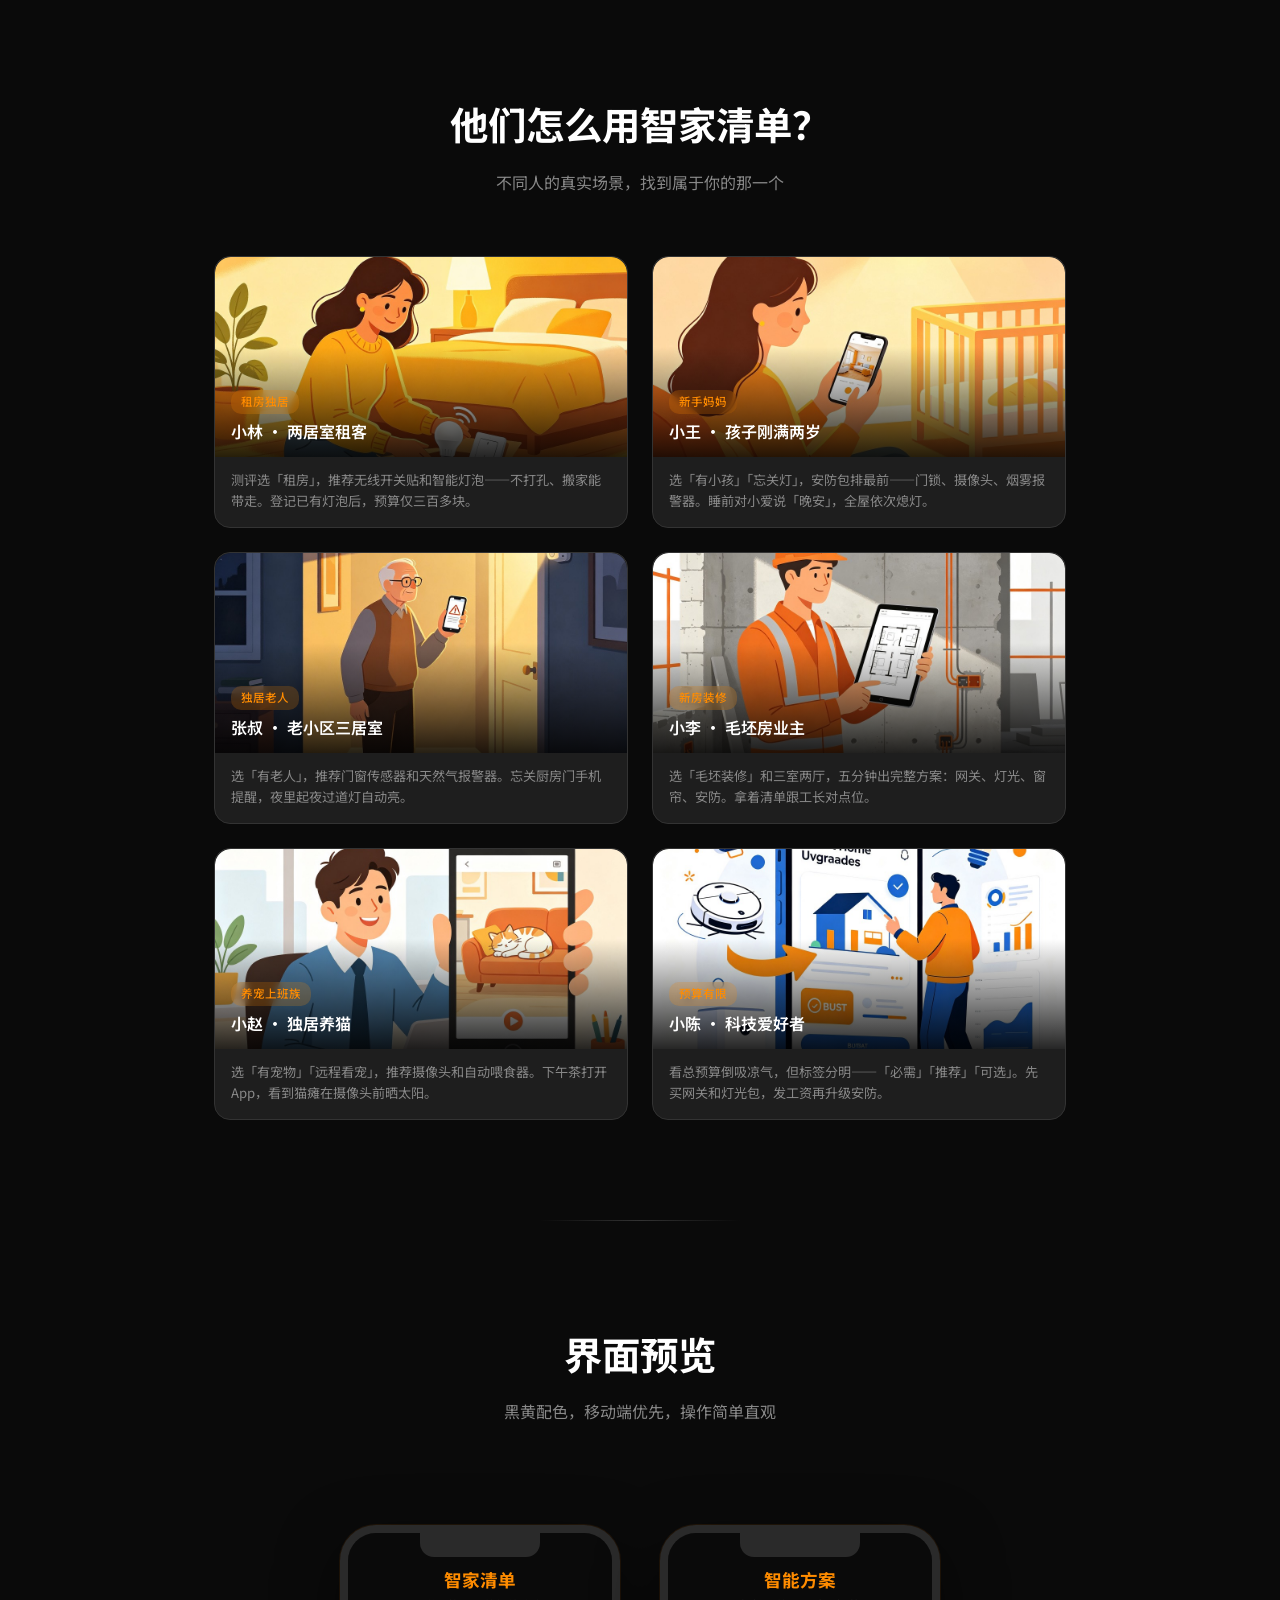
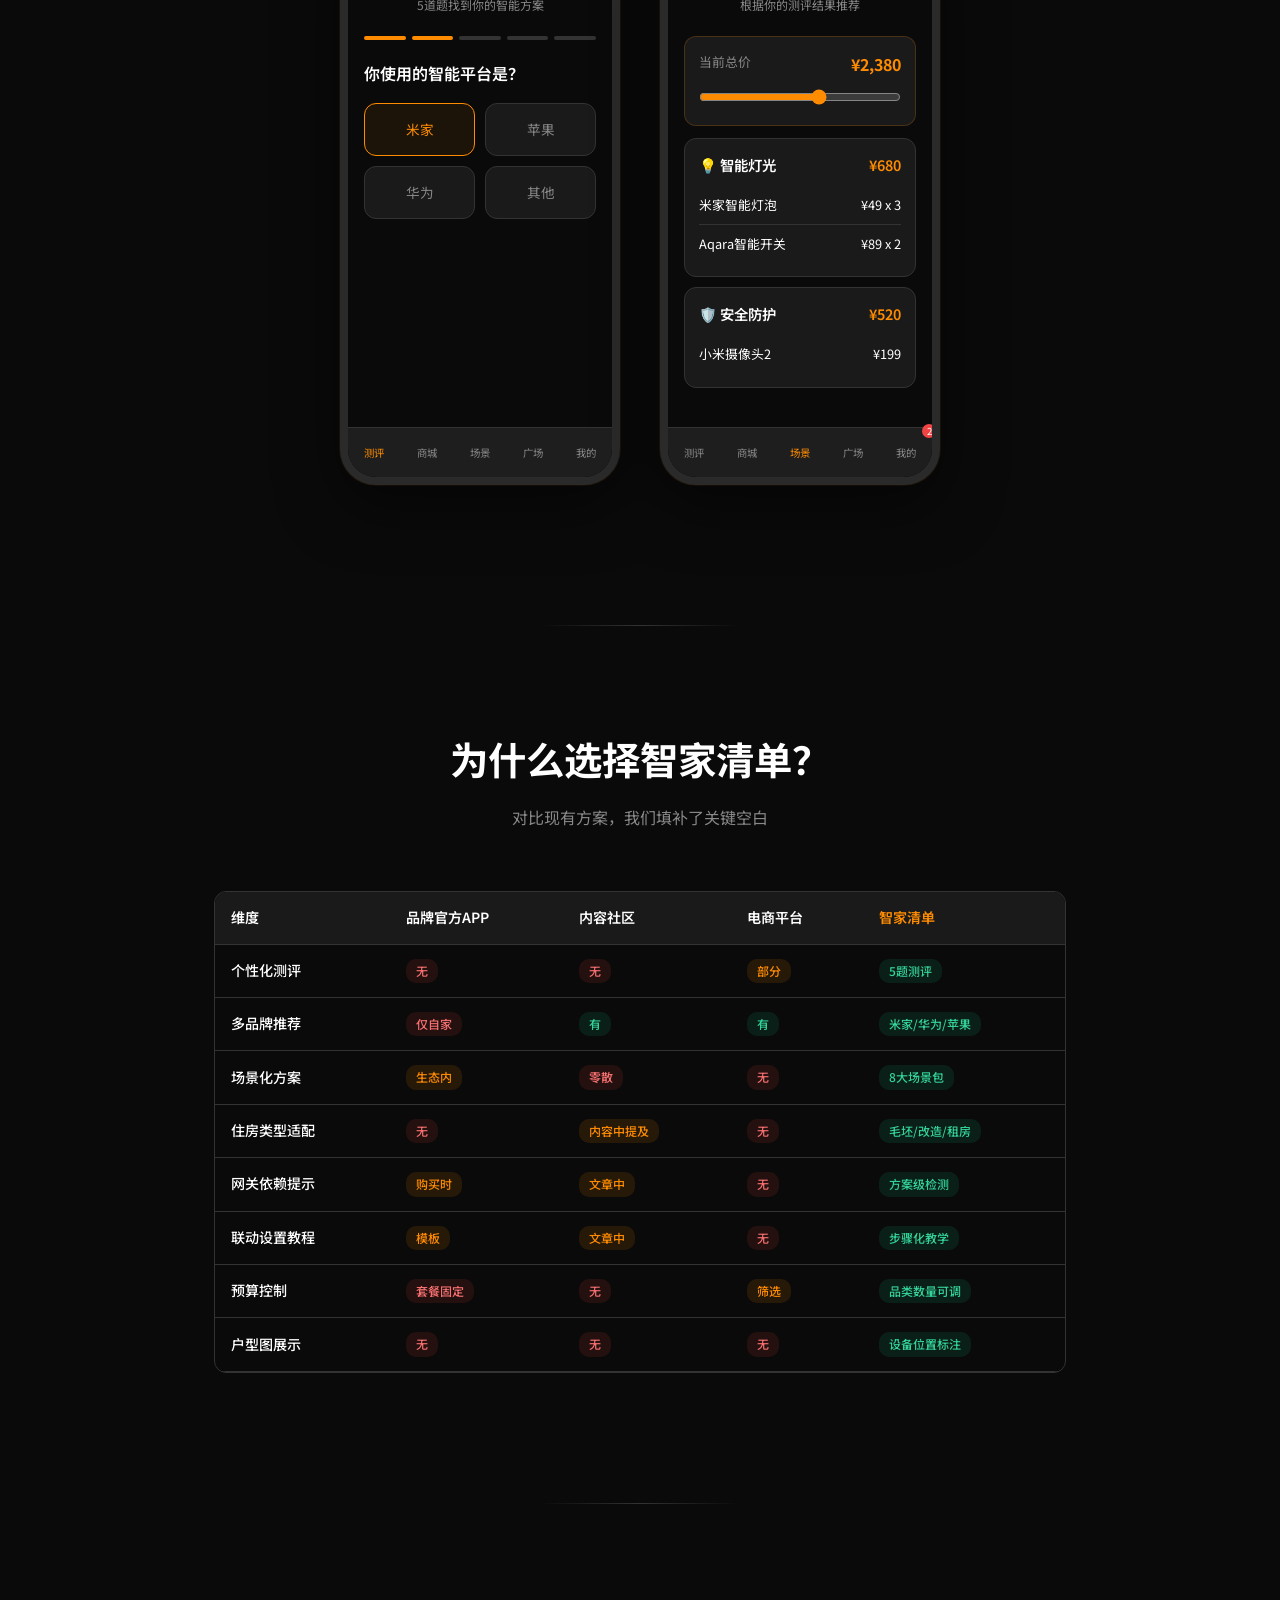
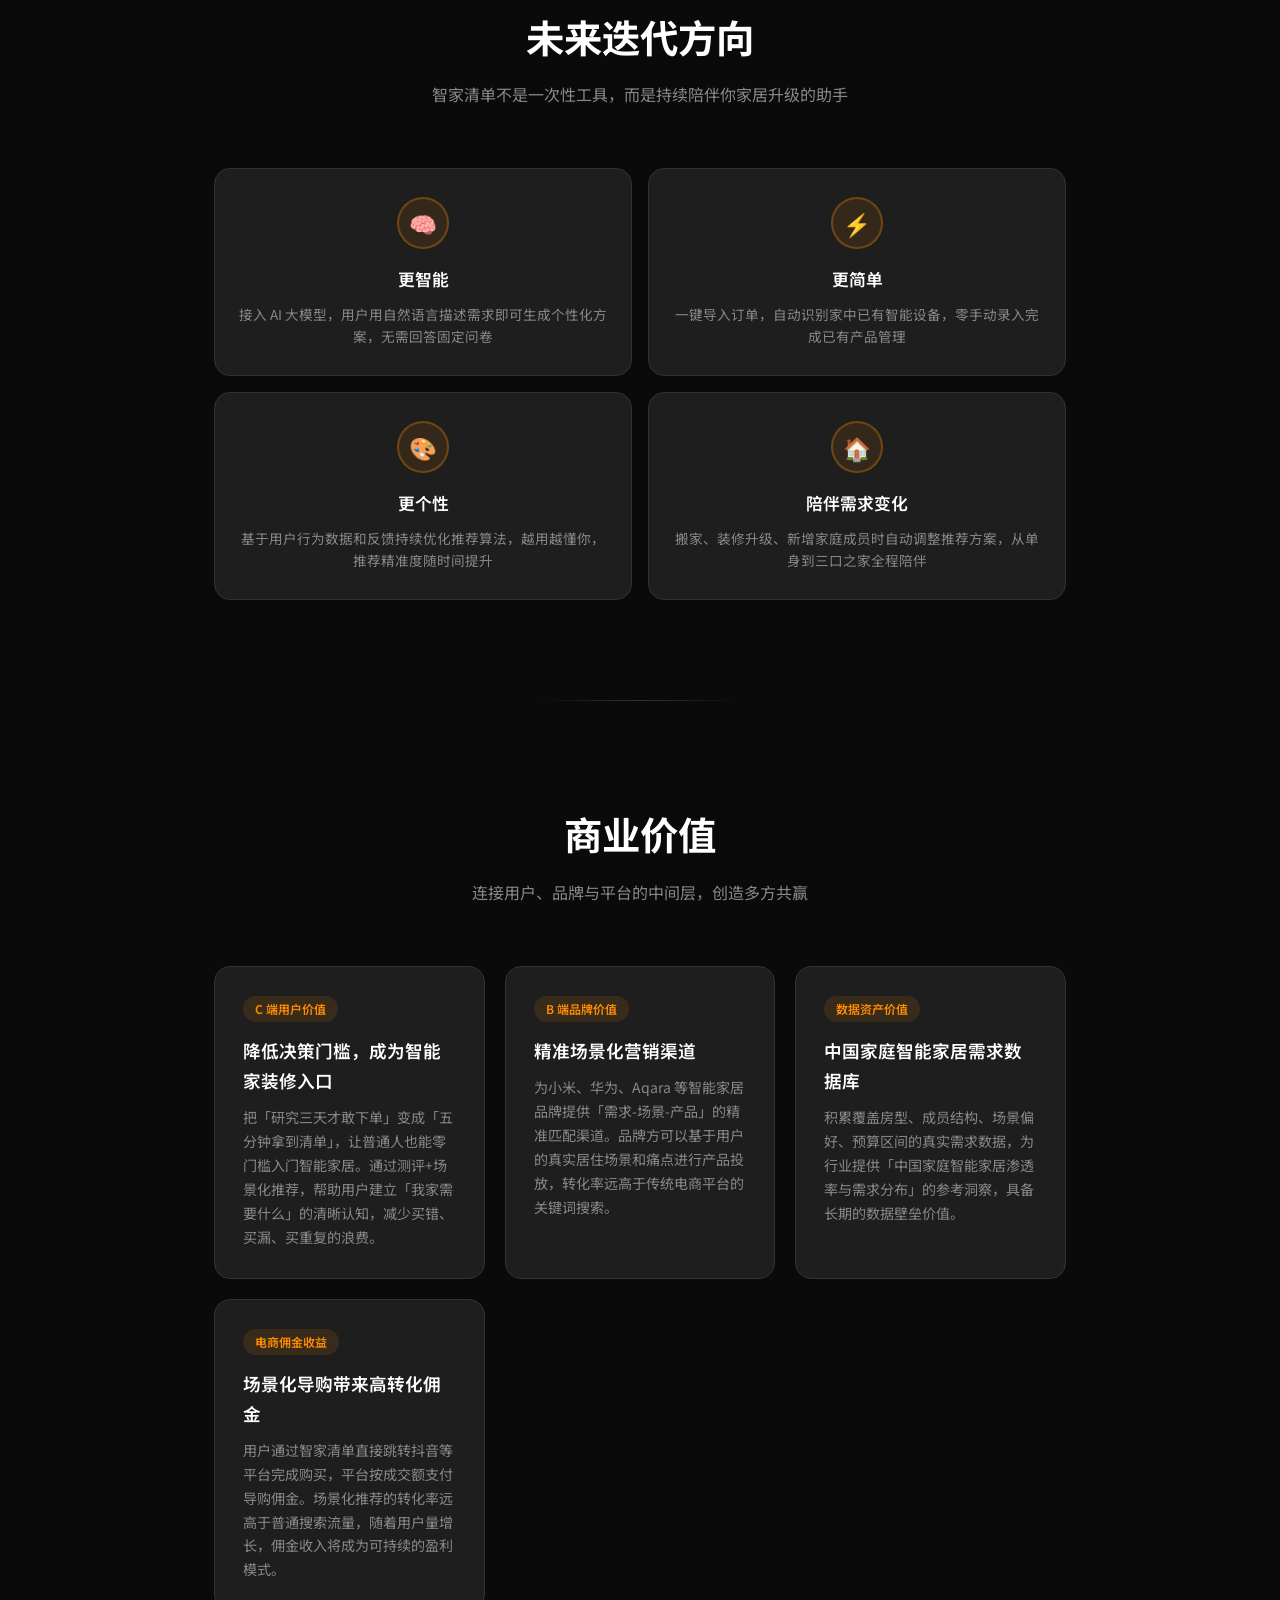
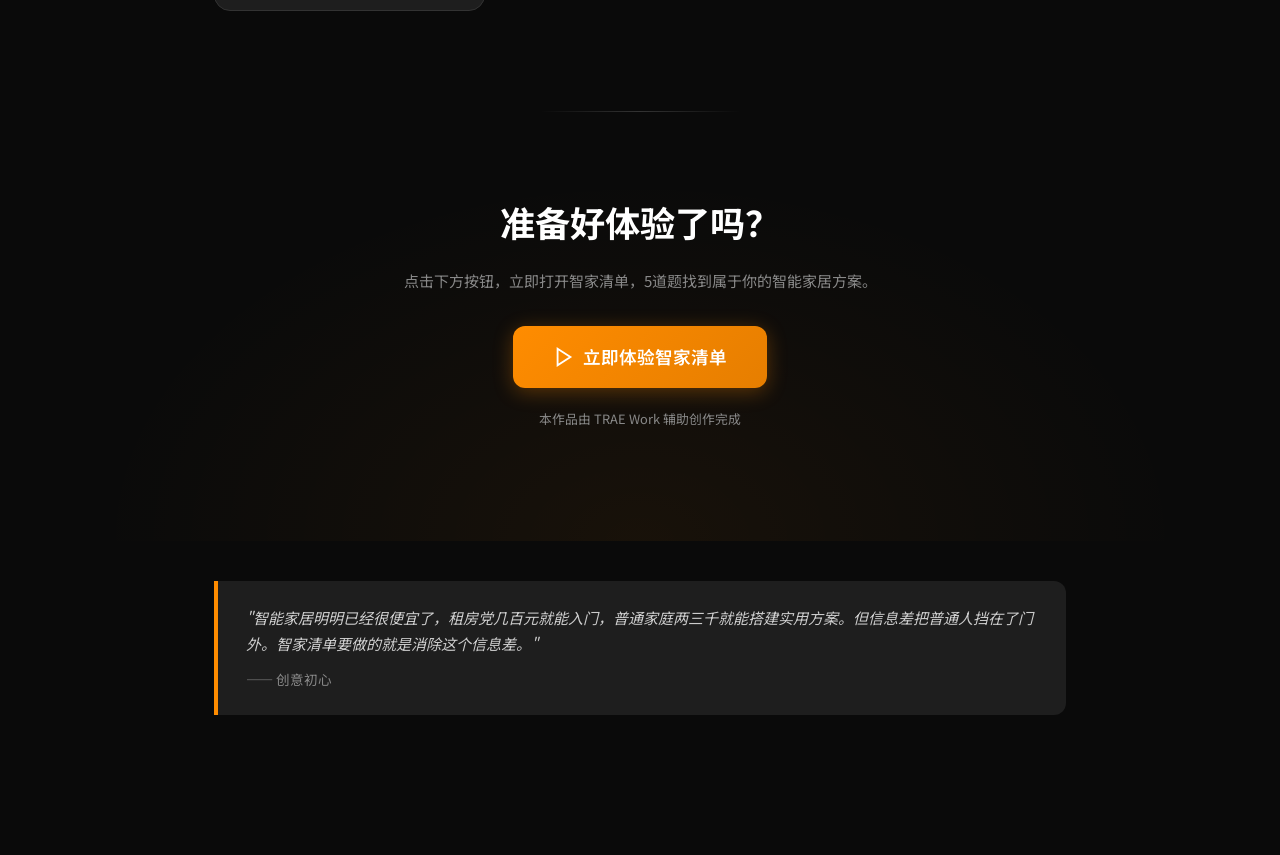
==== commit be4b0abc: "优化购物车结算/户型编辑器撤销与设施删除/门宽统一/清理平台命名" ====
--- a/intro.html
+++ b/intro.html
@@ -1154,7 +1154,7 @@
       <div class="step-num">3</div>
       <div class="step-content">
         <h3>一键加购，预算可控</h3>
-        <p>每个场景包都有实时总价，品类数量可自由增减。一键加入购物车，跳转京东购买。已拥有的产品自动标灰排除。</p>
+        <p>每个场景包都有实时总价，品类数量可自由增减。一键加入购物车。已拥有的产品自动标灰排除。</p>
       </div>
     </div>
     <div class="flow-step">
@@ -1577,7 +1577,7 @@
     <div class="roadmap-card">
       <div class="roadmap-icon">⚡</div>
       <h4>更简单</h4>
-      <p>一键导入京东/淘宝订单，自动识别家中已有智能设备，零手动录入完成已有产品管理</p>
+      <p>一键导入订单，自动识别家中已有智能设备，零手动录入完成已有产品管理</p>
     </div>
     <div class="roadmap-card">
       <div class="roadmap-icon">🎨</div>
